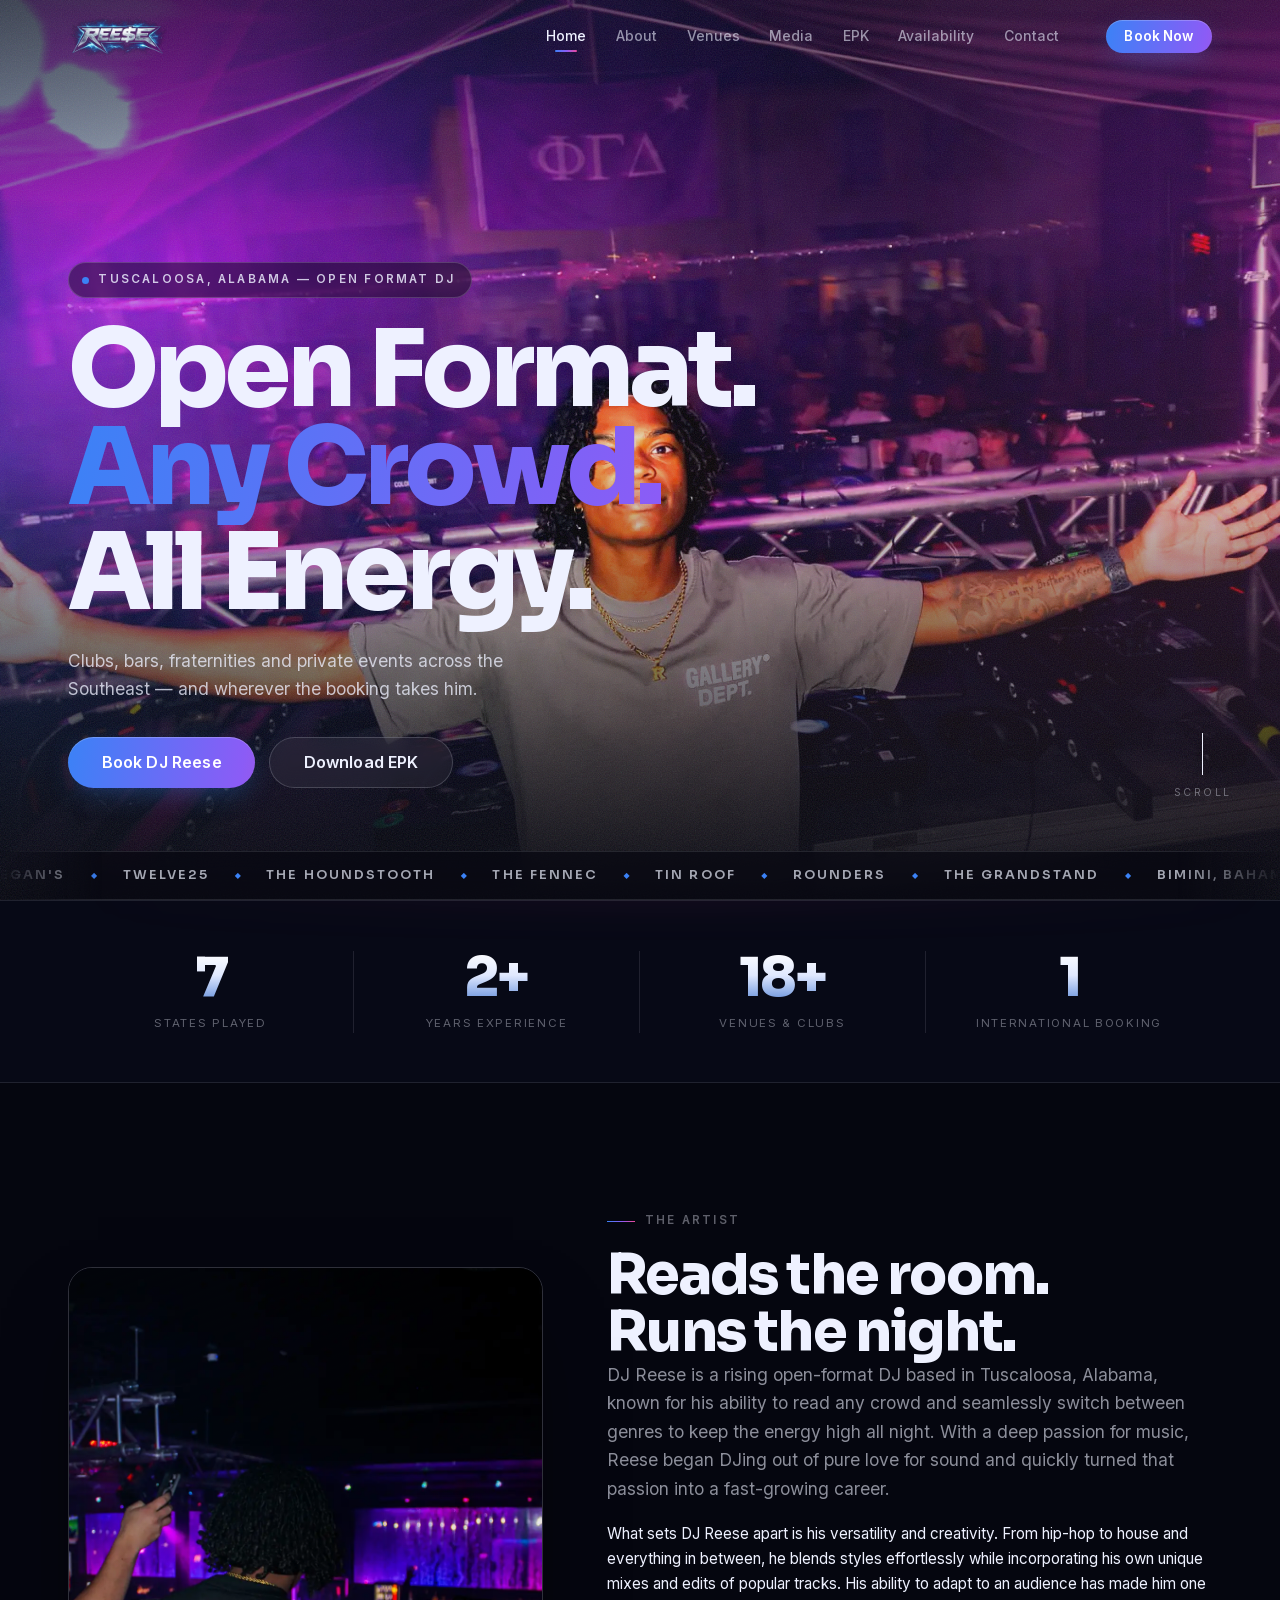
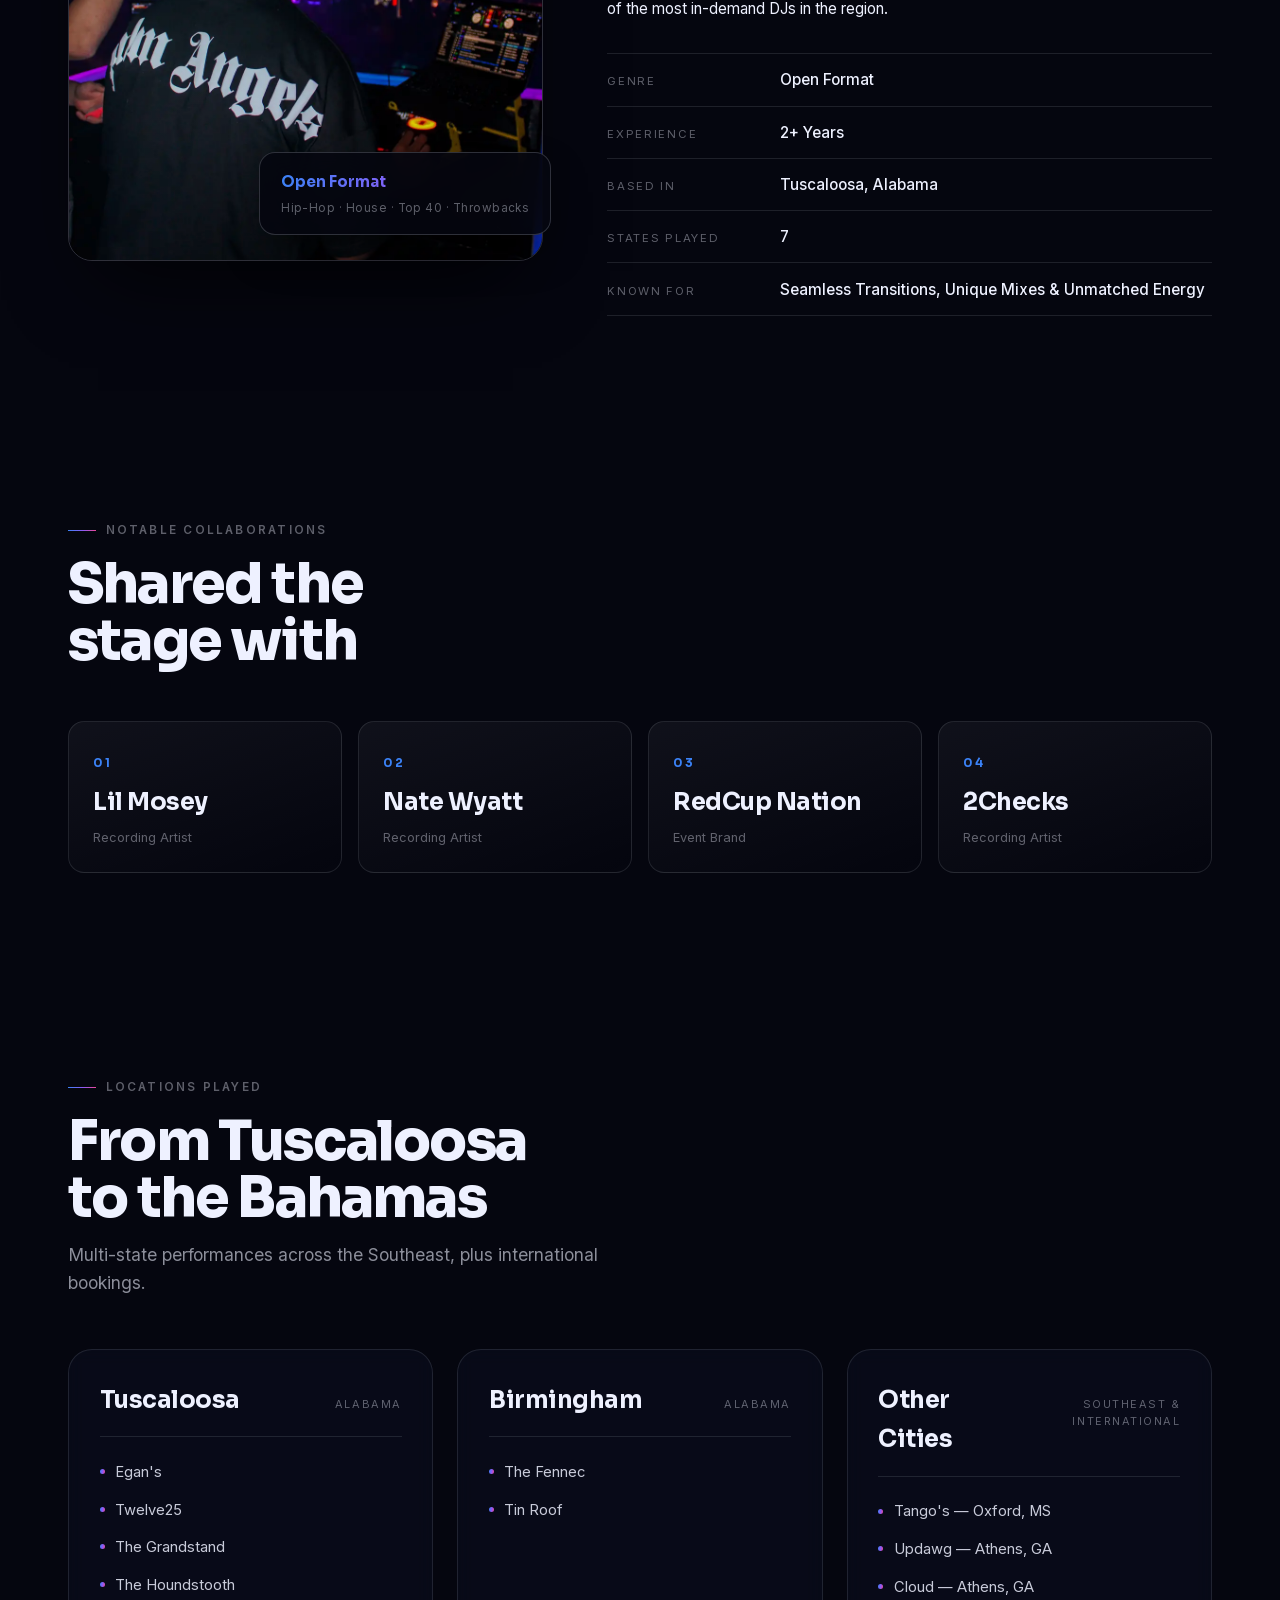
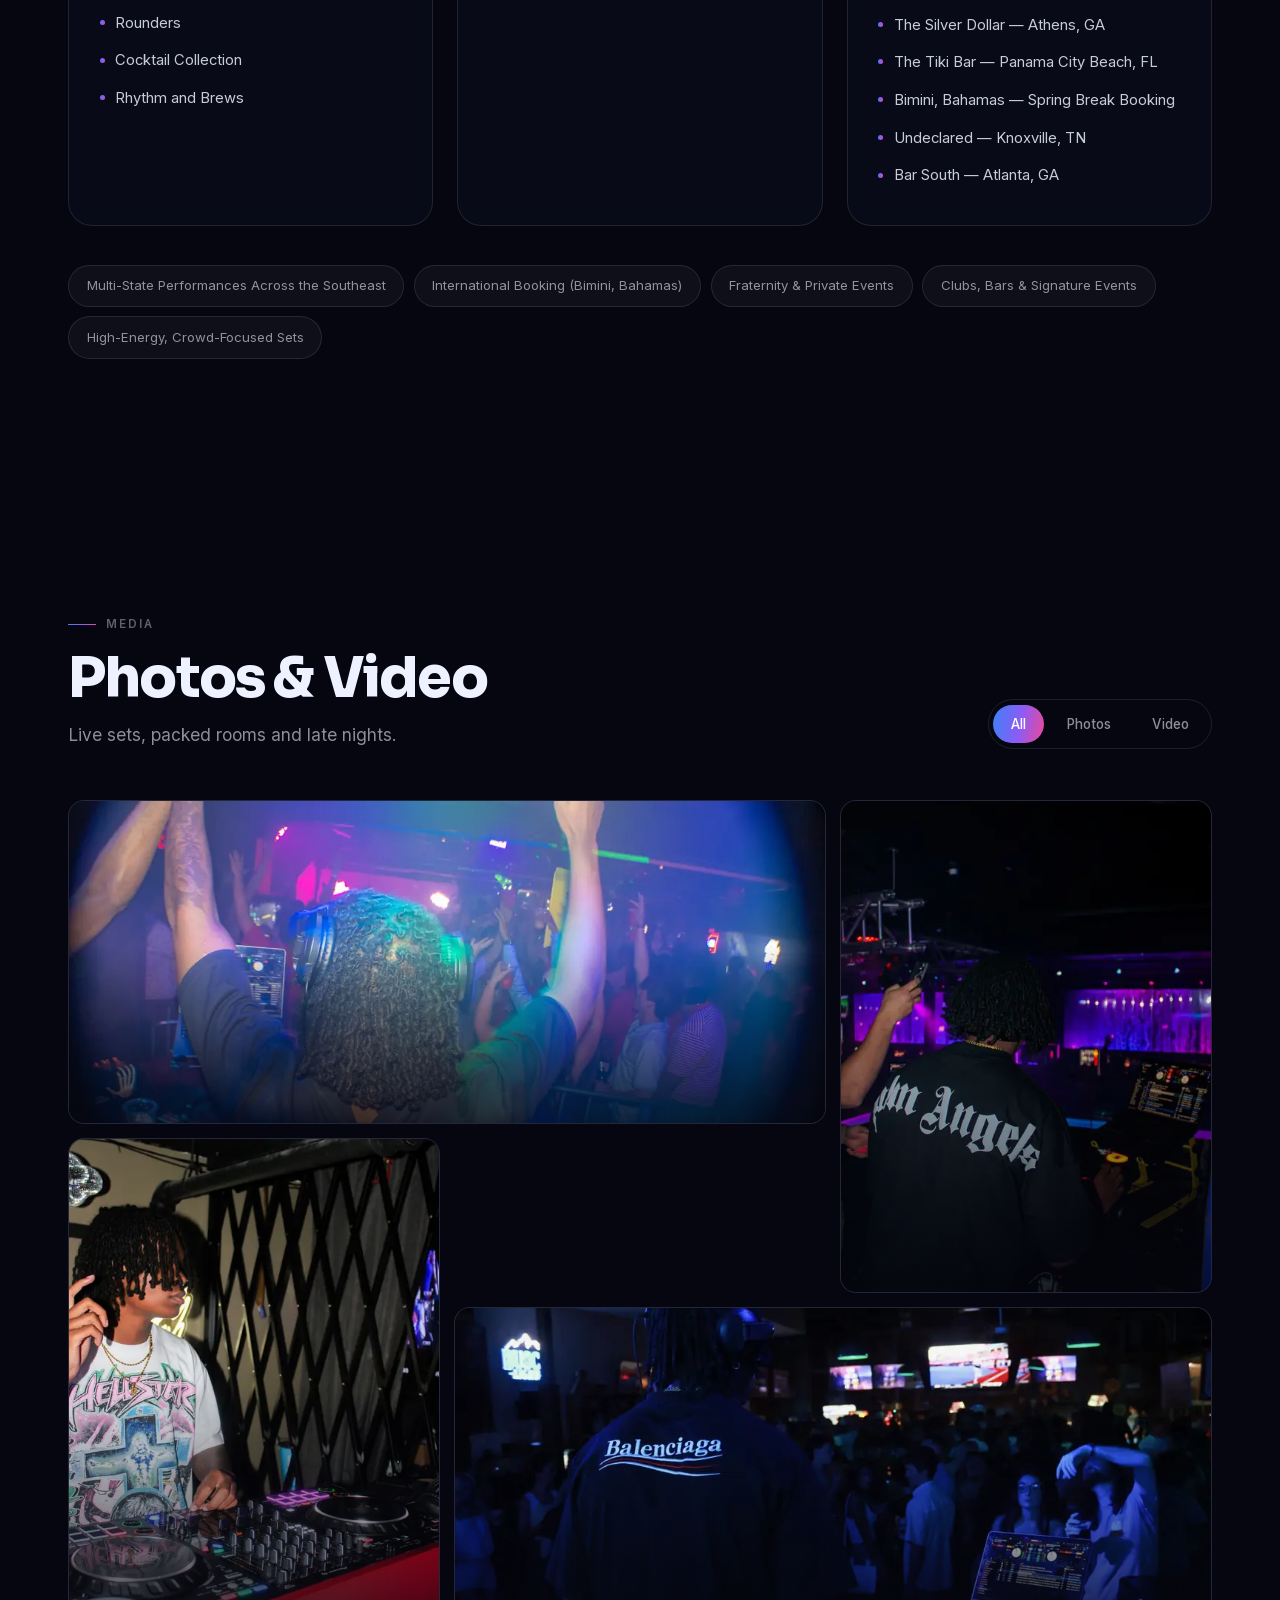
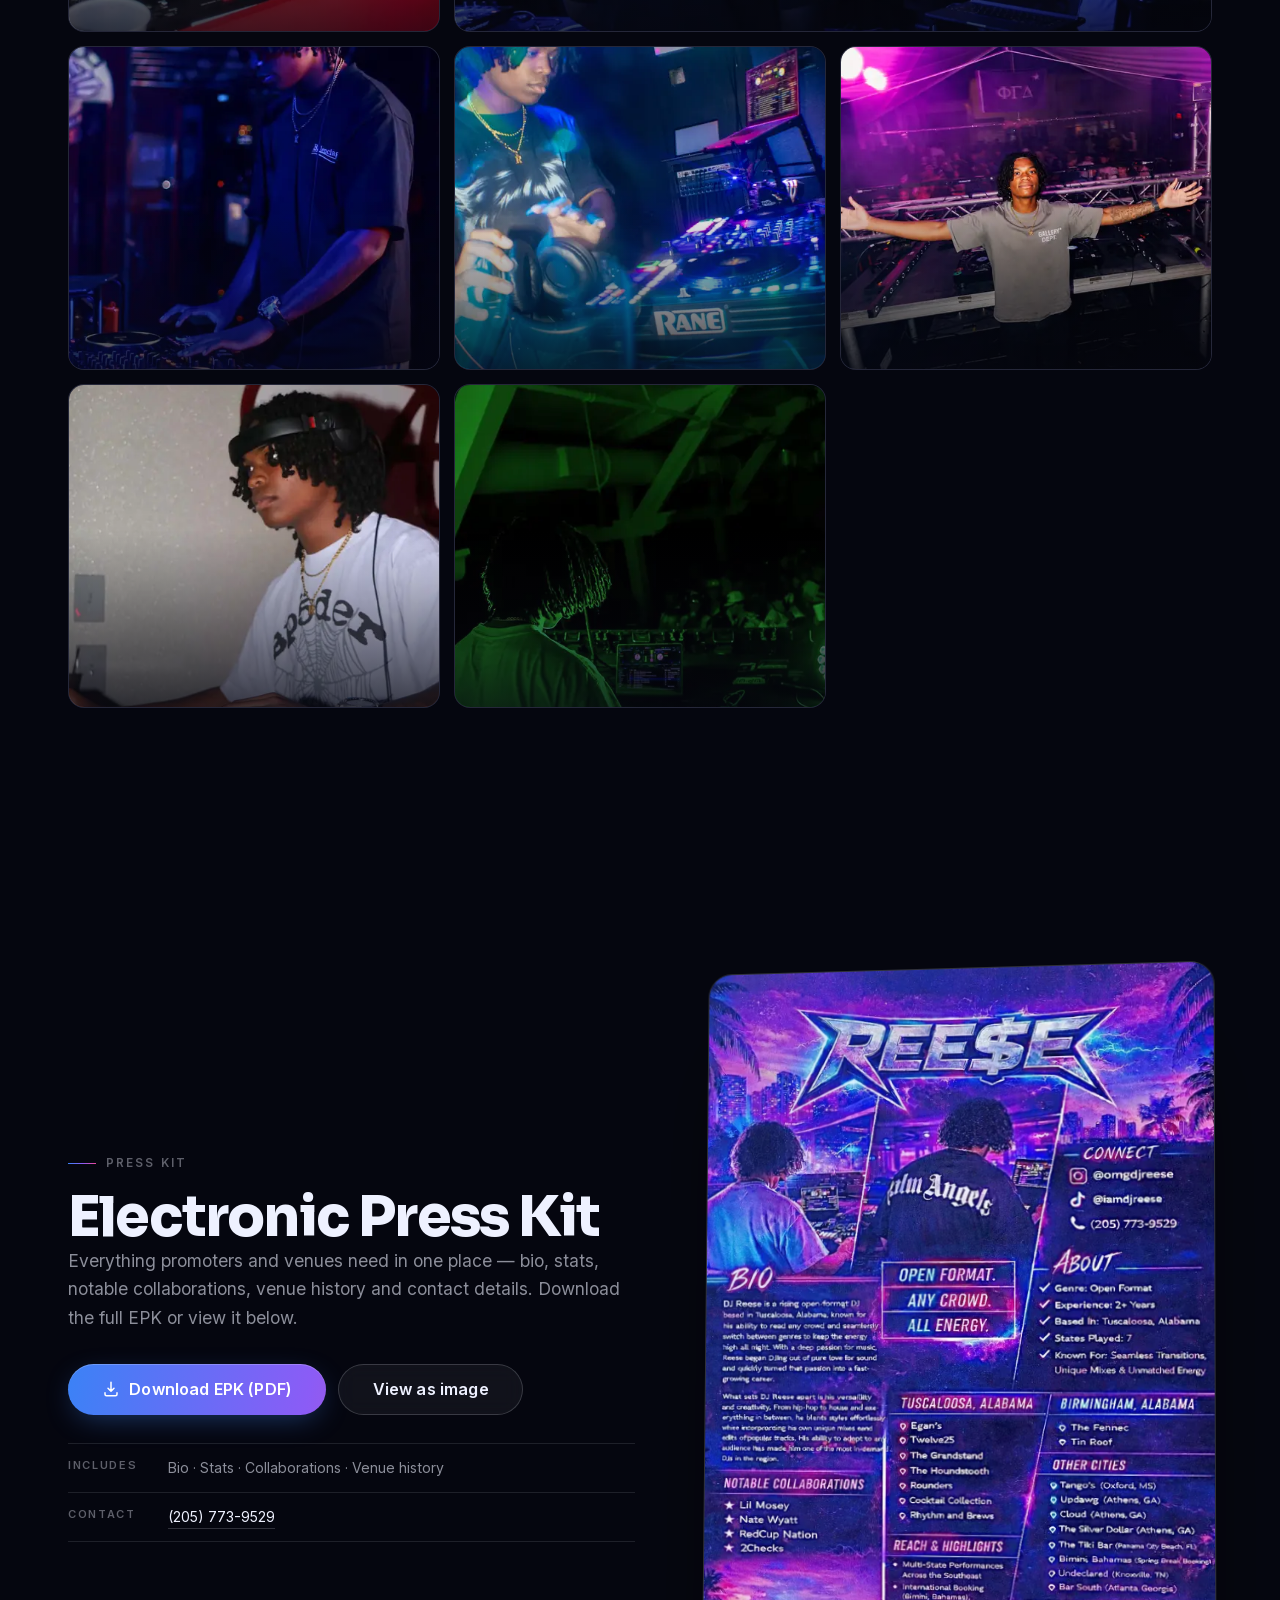
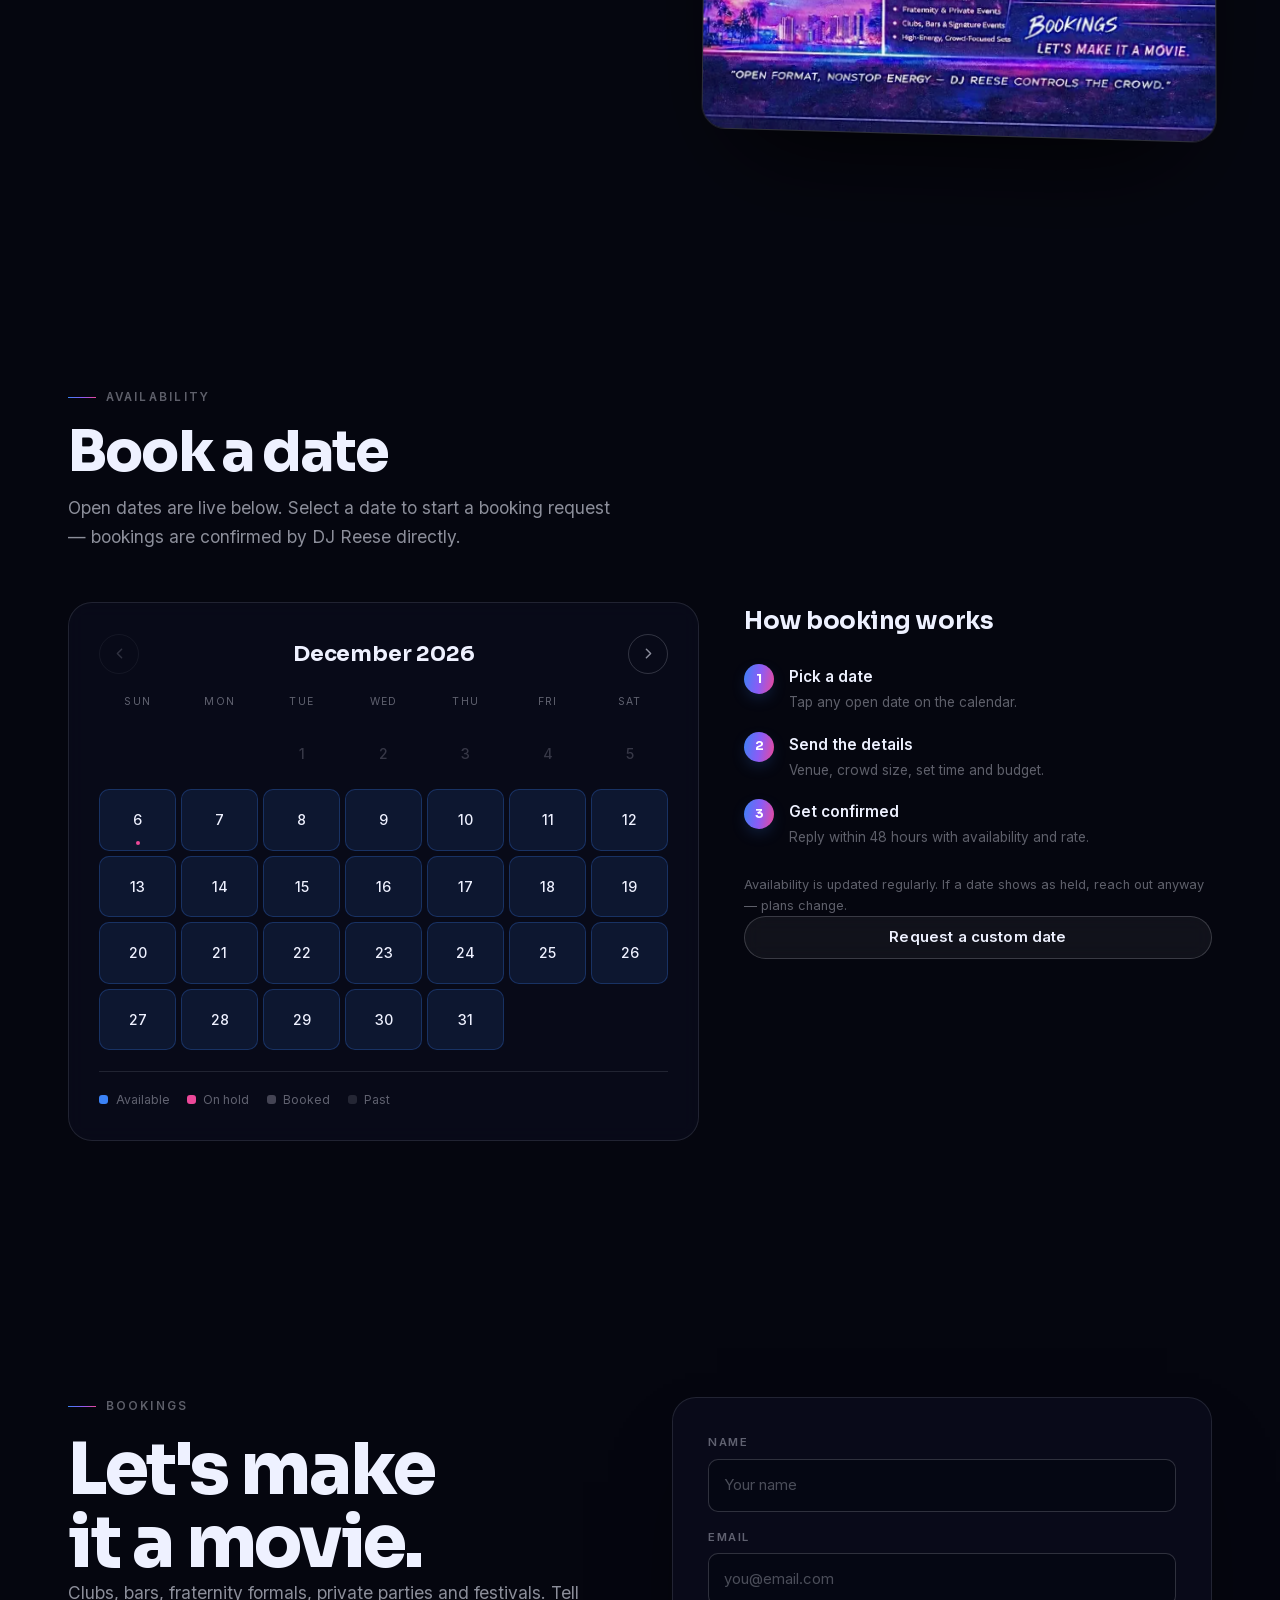
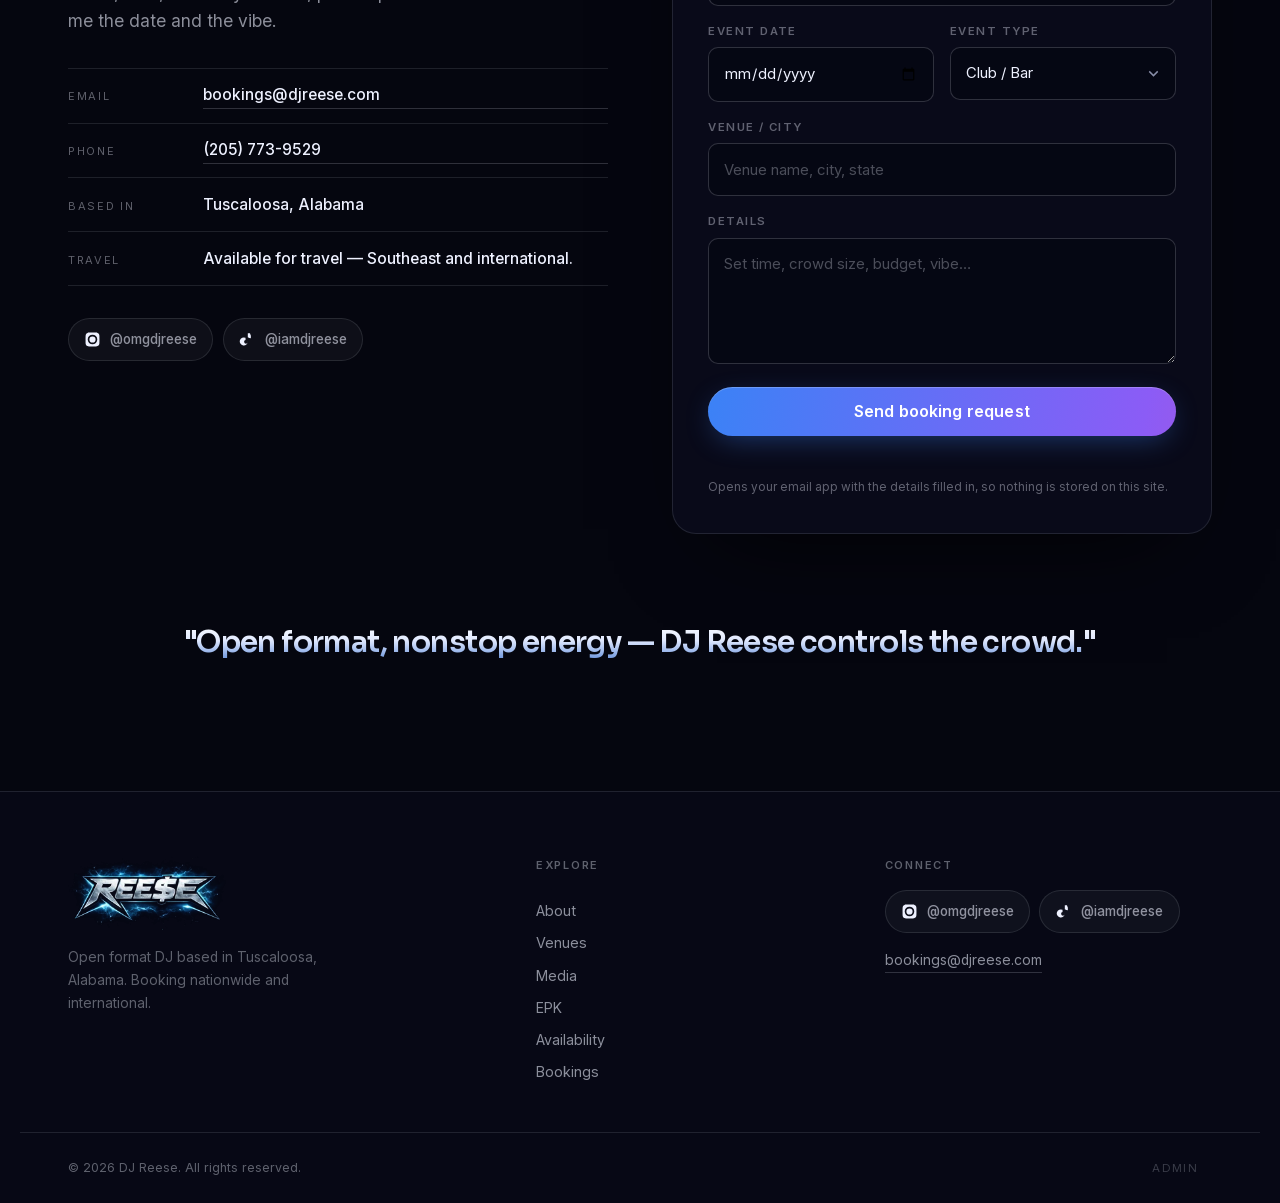
==== index.html @ 0a3e5438 "DJ Reese official site Static, dependency-free site with a client-side dashboard for editing content" ====
<!DOCTYPE html>
<html lang="en">
<head>
<meta charset="utf-8">
<meta name="viewport" content="width=device-width, initial-scale=1, viewport-fit=cover">
<title>DJ Reese — Open Format DJ | Tuscaloosa, Alabama</title>
<meta name="description" content="DJ Reese is an open format DJ based in Tuscaloosa, Alabama. Clubs, bars, fraternity and private events across the Southeast and internationally. Seamless transitions, unique mixes, unmatched energy. Book now.">
<meta name="author" content="DJ Reese">
<meta name="robots" content="index, follow, max-image-preview:large">
<meta name="theme-color" content="#05060F">
<link rel="canonical" href="https://djreese.com/">

<!-- Open Graph -->
<meta property="og:type" content="profile">
<meta property="og:site_name" content="DJ Reese">
<meta property="og:title" content="DJ Reese — Open Format DJ | Tuscaloosa, Alabama">
<meta property="og:description" content="Open Format. Any Crowd. All Energy. Booking clubs, bars, fraternity and private events across the Southeast and internationally.">
<meta property="og:url" content="https://djreese.com/">
<meta property="og:image" content="https://djreese.com/assets/img/og-image.jpg">
<meta property="og:image:width" content="1200">
<meta property="og:image:height" content="630">
<meta property="og:image:alt" content="DJ Reese — Open Format DJ">
<meta property="og:locale" content="en_US">

<!-- Twitter -->
<meta name="twitter:card" content="summary_large_image">
<meta name="twitter:title" content="DJ Reese — Open Format DJ | Tuscaloosa, Alabama">
<meta name="twitter:description" content="Open Format. Any Crowd. All Energy. Book DJ Reese for clubs, bars, fraternity and private events.">
<meta name="twitter:image" content="https://djreese.com/assets/img/og-image.jpg">

<!-- Icons & manifest -->
<link rel="icon" href="favicon.ico" sizes="any">
<link rel="icon" type="image/png" sizes="32x32" href="assets/img/favicon-32.png">
<link rel="icon" type="image/png" sizes="16x16" href="assets/img/favicon-16.png">
<link rel="apple-touch-icon" href="assets/img/favicon-180.png">
<link rel="manifest" href="site.webmanifest">

<!-- Fonts (self-hosted — no third-party requests) -->
<link rel="preload" as="font" type="font/woff2" href="assets/fonts/sora-var-latin.woff2" crossorigin>
<link rel="preload" as="font" type="font/woff2" href="assets/fonts/inter-var-latin.woff2" crossorigin>

<!-- Hero preload (LCP) -->
<link rel="preload" as="image" href="assets/img/hero/hero-1400.webp" type="image/webp"
      imagesrcset="assets/img/hero/hero-900.webp 900w, assets/img/hero/hero-1400.webp 1400w, assets/img/hero/hero-2000.webp 2000w"
      imagesizes="100vw" fetchpriority="high">

<link rel="stylesheet" href="assets/css/styles.css">

<script type="application/ld+json">
{
  "@context": "https://schema.org",
  "@graph": [
    {
      "@type": ["Person", "MusicGroup"],
      "@id": "https://djreese.com/#djreese",
      "name": "DJ Reese",
      "alternateName": "REE$E",
      "jobTitle": "Open Format DJ",
      "description": "Open format DJ based in Tuscaloosa, Alabama, known for reading any crowd and switching seamlessly between genres.",
      "url": "https://djreese.com/",
      "image": "https://djreese.com/assets/img/og-image.jpg",
      "genre": ["Open Format", "Hip Hop", "House", "EDM", "Top 40"],
      "telephone": "+1-205-773-9529",
      "email": "bookings@djreese.com",
      "address": {
        "@type": "PostalAddress",
        "addressLocality": "Tuscaloosa",
        "addressRegion": "AL",
        "addressCountry": "US"
      },
      "areaServed": ["Alabama", "Georgia", "Tennessee", "Mississippi", "Florida", "Bahamas"],
      "sameAs": [
        "https://instagram.com/omgdjreese",
        "https://tiktok.com/@iamdjreese"
      ]
    },
    {
      "@type": "WebSite",
      "@id": "https://djreese.com/#website",
      "url": "https://djreese.com/",
      "name": "DJ Reese",
      "publisher": { "@id": "https://djreese.com/#djreese" },
      "inLanguage": "en-US"
    },
    {
      "@type": "Service",
      "name": "DJ Booking",
      "serviceType": "Open Format DJ for clubs, bars, fraternity and private events",
      "provider": { "@id": "https://djreese.com/#djreese" },
      "areaServed": { "@type": "Country", "name": "United States" }
    }
  ]
}
</script>
</head>

<body data-theme-root>
<a class="skip-link" href="#main">Skip to content</a>

<!-- ══════════════════ NAV ══════════════════ -->
<header class="nav" id="nav">
  <div class="nav__inner">
    <a class="nav__brand" href="#home" aria-label="DJ Reese — home">
      <picture>
        <source type="image/webp" srcset="assets/img/logo-240.webp 240w, assets/img/logo-480.webp 480w" sizes="(max-width:640px) 108px, 138px">
        <img src="assets/img/logo-240.png" alt="DJ Reese logo" width="661" height="308" decoding="async" fetchpriority="high">
      </picture>
    </a>

    <nav class="nav__links" aria-label="Primary">
      <a href="#home" class="nav__link is-active">Home</a>
      <a href="#about" class="nav__link">About</a>
      <a href="#venues" class="nav__link">Venues</a>
      <a href="#media" class="nav__link">Media</a>
      <a href="#epk" class="nav__link">EPK</a>
      <a href="#availability" class="nav__link">Availability</a>
      <a href="#contact" class="nav__link">Contact</a>
    </nav>

    <div class="nav__actions">
      <a href="#contact" class="btn btn--primary btn--sm nav__cta">Book Now</a>
      <button class="nav__burger" id="burger" aria-label="Open menu" aria-expanded="false" aria-controls="mobileMenu">
        <span></span><span></span><span></span>
      </button>
    </div>
  </div>
  <div class="nav__progress" id="navProgress" aria-hidden="true"></div>
</header>

<!-- Mobile menu -->
<div class="mobile-menu" id="mobileMenu" hidden>
  <nav class="mobile-menu__links" aria-label="Mobile">
    <a href="#home">Home</a>
    <a href="#about">About</a>
    <a href="#venues">Venues</a>
    <a href="#media">Media</a>
    <a href="#epk">EPK</a>
    <a href="#availability">Availability</a>
    <a href="#contact">Contact</a>
  </nav>
  <a href="#contact" class="btn btn--primary mobile-menu__cta">Book DJ Reese</a>
  <div class="mobile-menu__social" data-social-list="menu"></div>
</div>

<main id="main">

<!-- ══════════════════ HERO ══════════════════ -->
<section class="hero" id="home">
  <div class="hero__media">
    <picture>
      <source type="image/webp"
              srcset="assets/img/hero/hero-900.webp 900w, assets/img/hero/hero-1400.webp 1400w, assets/img/hero/hero-2000.webp 2000w"
              sizes="100vw">
      <img src="assets/img/hero/hero-1400.jpg"
           srcset="assets/img/hero/hero-900.jpg 900w, assets/img/hero/hero-1400.jpg 1400w, assets/img/hero/hero-2000.jpg 2000w"
           sizes="100vw"
           alt="DJ Reese performing to a packed crowd in Tuscaloosa, Alabama"
           fetchpriority="high" decoding="async"
           id="heroImage">
    </picture>
    <div class="hero__grade" aria-hidden="true"></div>
    <div class="hero__vignette" aria-hidden="true"></div>
    <div class="hero__grain" aria-hidden="true"></div>
  </div>

  <div class="hero__content container">
    <p class="hero__eyebrow">
      <span class="pulse-dot" aria-hidden="true"></span><span data-edit="hero.eyebrow">Tuscaloosa, Alabama — Open Format DJ</span>
    </p>
    <h1 class="hero__title">
      <span class="hero__line" data-edit="hero.titleLine1">Open Format.</span>
      <span class="hero__line hero__line--grad" data-edit="hero.titleLine2">Any Crowd.</span>
      <span class="hero__line" data-edit="hero.titleLine3">All Energy.</span>
    </h1>
    <p class="hero__sub" data-edit="hero.subtitle">Clubs, bars, fraternities and private events across the Southeast — and wherever the booking takes him.</p>
    <div class="hero__cta">
      <a href="#contact" class="btn btn--primary btn--lg" data-edit="hero.ctaPrimary">Book DJ Reese</a>
      <a href="#epk" class="btn btn--ghost btn--lg" data-edit="hero.ctaSecondary">Download EPK</a>
    </div>
  </div>

  <a class="hero__scroll" href="#about" aria-label="Scroll to about section">
    <span class="hero__scroll-line" aria-hidden="true"></span>
    <span class="hero__scroll-text">Scroll</span>
  </a>

  <div class="ticker" aria-hidden="true">
    <div class="ticker__track" id="tickerTrack">
      <span>Egan's</span><i>◆</i><span>Twelve25</span><i>◆</i><span>The Houndstooth</span><i>◆</i><span>The Fennec</span><i>◆</i><span>Tin Roof</span><i>◆</i><span>Rounders</span><i>◆</i><span>The Grandstand</span><i>◆</i><span>Bimini, Bahamas</span><i>◆</i><span>Bar South</span><i>◆</i><span>Tango's</span><i>◆</i><span>The Silver Dollar</span><i>◆</i><span>Rhythm and Brews</span><i>◆</i>
    </div>
  </div>
</section>

<!-- ══════════════════ STATS ══════════════════ -->
<section class="stats" aria-label="By the numbers">
  <div class="container stats__grid" id="statsGrid">
    <div class="stat"><span class="stat__value" data-count="7">7</span><span class="stat__label">States Played</span></div>
    <div class="stat"><span class="stat__value" data-count="2" data-suffix="+">2+</span><span class="stat__label">Years Experience</span></div>
    <div class="stat"><span class="stat__value" data-count="18" data-suffix="+">18+</span><span class="stat__label">Venues &amp; Clubs</span></div>
    <div class="stat"><span class="stat__value" data-count="1">1</span><span class="stat__label">International Booking</span></div>
  </div>
</section>

<!-- ══════════════════ ABOUT ══════════════════ -->
<section class="section about" id="about">
  <div class="container about__grid">
    <div class="about__media reveal">
      <div class="about__frame">
        <picture>
          <source type="image/webp" srcset="assets/img/gallery/reese-club-purple-500.webp 500w, assets/img/gallery/reese-club-purple-1000.webp 1000w" sizes="(max-width: 900px) 90vw, 44vw">
          <img src="assets/img/gallery/reese-club-purple-1000.jpg" alt="DJ Reese behind the decks under purple club lighting" loading="lazy" decoding="async" width="1000" height="1500">
        </picture>
      </div>
      <div class="about__badge">
        <strong>Open Format</strong>
        <span>Hip-Hop · House · Top 40 · Throwbacks</span>
      </div>
    </div>

    <div class="about__body reveal">
      <p class="eyebrow" data-edit="about.eyebrow">The Artist</p>
      <h2 class="h2" data-edit="about.heading">Reads the room. Runs the night.</h2>
      <p class="lede" data-edit="about.bio1">DJ Reese is a rising open-format DJ based in Tuscaloosa, Alabama, known for his ability to read any crowd and seamlessly switch between genres to keep the energy high all night. With a deep passion for music, Reese began DJing out of pure love for sound and quickly turned that passion into a fast-growing career.</p>
      <p data-edit="about.bio2">What sets DJ Reese apart is his versatility and creativity. From hip-hop to house and everything in between, he blends styles effortlessly while incorporating his own unique mixes and edits of popular tracks. His ability to adapt to an audience has made him one of the most in-demand DJs in the region.</p>

      <dl class="facts" id="factsList">
        <div class="fact"><dt>Genre</dt><dd>Open Format</dd></div>
        <div class="fact"><dt>Experience</dt><dd>2+ Years</dd></div>
        <div class="fact"><dt>Based In</dt><dd>Tuscaloosa, Alabama</dd></div>
        <div class="fact"><dt>States Played</dt><dd>7</dd></div>
        <div class="fact"><dt>Known For</dt><dd>Seamless Transitions, Unique Mixes &amp; Unmatched Energy</dd></div>
      </dl>
    </div>
  </div>
</section>

<!-- ══════════════════ COLLABORATIONS ══════════════════ -->
<section class="section section--tight collabs" id="collaborations">
  <div class="container">
    <header class="section__head reveal">
      <p class="eyebrow" data-edit="collaborations.eyebrow">Notable Collaborations</p>
      <h2 class="h2" data-edit="collaborations.heading">Shared the stage with</h2>
    </header>
    <ul class="collab-grid reveal" id="collabGrid">
      <li class="collab"><span class="collab__idx">01</span><h3 class="collab__name">Lil Mosey</h3><p class="collab__role">Recording Artist</p></li>
      <li class="collab"><span class="collab__idx">02</span><h3 class="collab__name">Nate Wyatt</h3><p class="collab__role">Recording Artist</p></li>
      <li class="collab"><span class="collab__idx">03</span><h3 class="collab__name">RedCup Nation</h3><p class="collab__role">Event Brand</p></li>
      <li class="collab"><span class="collab__idx">04</span><h3 class="collab__name">2Checks</h3><p class="collab__role">Recording Artist</p></li>
    </ul>
  </div>
</section>

<!-- ══════════════════ VENUES ══════════════════ -->
<section class="section venues" id="venues">
  <div class="container">
    <header class="section__head reveal">
      <p class="eyebrow" data-edit="venues.eyebrow">Locations Played</p>
      <h2 class="h2" data-edit="venues.heading">From Tuscaloosa to the Bahamas</h2>
      <p class="section__sub" data-edit="venues.subheading">Multi-state performances across the Southeast, plus international bookings.</p>
    </header>

    <div class="venue-grid reveal" id="venueGrid">
      <article class="venue-card">
        <header class="venue-card__head"><h3>Tuscaloosa</h3><span>Alabama</span></header>
        <ul class="venue-list">
          <li>Egan's</li><li>Twelve25</li><li>The Grandstand</li><li>The Houndstooth</li><li>Rounders</li><li>Cocktail Collection</li><li>Rhythm and Brews</li>
        </ul>
      </article>
      <article class="venue-card">
        <header class="venue-card__head"><h3>Birmingham</h3><span>Alabama</span></header>
        <ul class="venue-list"><li>The Fennec</li><li>Tin Roof</li></ul>
      </article>
      <article class="venue-card">
        <header class="venue-card__head"><h3>Other Cities</h3><span>Southeast &amp; International</span></header>
        <ul class="venue-list">
          <li>Tango's — Oxford, MS</li><li>Updawg — Athens, GA</li><li>Cloud — Athens, GA</li><li>The Silver Dollar — Athens, GA</li><li>The Tiki Bar — Panama City Beach, FL</li><li>Bimini, Bahamas — Spring Break Booking</li><li>Undeclared — Knoxville, TN</li><li>Bar South — Atlanta, GA</li>
        </ul>
      </article>
    </div>

    <ul class="highlights reveal" id="highlightList">
      <li>Multi-State Performances Across the Southeast</li>
      <li>International Booking (Bimini, Bahamas)</li>
      <li>Fraternity &amp; Private Events</li>
      <li>Clubs, Bars &amp; Signature Events</li>
      <li>High-Energy, Crowd-Focused Sets</li>
    </ul>
  </div>
</section>

<!-- ══════════════════ MEDIA / GALLERY ══════════════════ -->
<section class="section media" id="media">
  <div class="container">
    <header class="section__head section__head--row reveal">
      <div>
        <p class="eyebrow" data-edit="gallery.eyebrow">Media</p>
        <h2 class="h2" data-edit="gallery.heading">Photos &amp; Video</h2>
        <p class="section__sub" data-edit="gallery.subheading">Live sets, packed rooms and late nights.</p>
      </div>
      <div class="filters" role="tablist" aria-label="Filter media">
        <button class="filter is-active" data-filter="all" role="tab" aria-selected="true">All</button>
        <button class="filter" data-filter="image" role="tab" aria-selected="false">Photos</button>
        <button class="filter" data-filter="video" role="tab" aria-selected="false">Video</button>
      </div>
    </header>

    <div class="gallery" id="gallery">
      <figure class="tile tile--wide" data-type="image" data-index="0">
        <picture><source type="image/webp" srcset="assets/img/gallery/reese-crowd-fisheye-500.webp 500w, assets/img/gallery/reese-crowd-fisheye-1000.webp 1000w" sizes="(max-width:700px) 92vw, 58vw"><img src="assets/img/gallery/reese-crowd-fisheye-1000.jpg" alt="Crowd with hands up during a DJ Reese open format set" loading="lazy" decoding="async"></picture>
        <figcaption>Hands up — peak hour</figcaption>
      </figure>
      <figure class="tile tile--tall" data-type="image" data-index="1">
        <picture><source type="image/webp" srcset="assets/img/gallery/reese-club-purple-500.webp 500w, assets/img/gallery/reese-club-purple-1000.webp 1000w" sizes="(max-width:700px) 92vw, 36vw"><img src="assets/img/gallery/reese-club-purple-1000.jpg" alt="DJ Reese behind the decks under purple club lighting" loading="lazy" decoding="async"></picture>
        <figcaption>Club night</figcaption>
      </figure>
      <figure class="tile tile--tall" data-type="image" data-index="2">
        <picture><source type="image/webp" srcset="assets/img/gallery/reese-decks-hellstar-500.webp 500w, assets/img/gallery/reese-decks-hellstar-1000.webp 1000w" sizes="(max-width:700px) 92vw, 36vw"><img src="assets/img/gallery/reese-decks-hellstar-1000.jpg" alt="DJ Reese mixing on Pioneer CDJs during a live set" loading="lazy" decoding="async"></picture>
        <figcaption>On the decks</figcaption>
      </figure>
      <figure class="tile tile--wide" data-type="image" data-index="3">
        <picture><source type="image/webp" srcset="assets/img/gallery/reese-packed-house-500.webp 500w, assets/img/gallery/reese-packed-house-1000.webp 1000w" sizes="(max-width:700px) 92vw, 58vw"><img src="assets/img/gallery/reese-packed-house-1000.jpg" alt="DJ Reese playing to a packed bar crowd" loading="lazy" decoding="async"></picture>
        <figcaption>Packed house</figcaption>
      </figure>
      <figure class="tile" data-type="image" data-index="4">
        <picture><source type="image/webp" srcset="assets/img/gallery/reese-blue-mix-500.webp 500w, assets/img/gallery/reese-blue-mix-1000.webp 1000w" sizes="(max-width:700px) 92vw, 30vw"><img src="assets/img/gallery/reese-blue-mix-1000.jpg" alt="DJ Reese blending tracks under blue stage lights" loading="lazy" decoding="async"></picture>
        <figcaption>Blue hour</figcaption>
      </figure>
      <figure class="tile" data-type="image" data-index="5">
        <picture><source type="image/webp" srcset="assets/img/gallery/reese-rane-turntables-500.webp 500w, assets/img/gallery/reese-rane-turntables-1000.webp 1000w" sizes="(max-width:700px) 92vw, 30vw"><img src="assets/img/gallery/reese-rane-turntables-1000.jpg" alt="DJ Reese on Rane turntables at a club night" loading="lazy" decoding="async"></picture>
        <figcaption>Turntables</figcaption>
      </figure>
      <figure class="tile" data-type="image" data-index="6">
        <picture><source type="image/webp" srcset="assets/img/gallery/reese-live-crowd-500.webp 500w, assets/img/gallery/reese-live-crowd-1000.webp 1000w" sizes="(max-width:700px) 92vw, 30vw"><img src="assets/img/gallery/reese-live-crowd-1000.jpg" alt="DJ Reese working a packed tent party in Tuscaloosa, Alabama" loading="lazy" decoding="async"></picture>
        <figcaption>Tent party</figcaption>
      </figure>
      <figure class="tile" data-type="image" data-index="7">
        <picture><source type="image/webp" srcset="assets/img/gallery/reese-booth-portrait-500.webp 500w, assets/img/gallery/reese-booth-portrait-1000.webp 1000w" sizes="(max-width:700px) 92vw, 30vw"><img src="assets/img/gallery/reese-booth-portrait-1000.jpg" alt="DJ Reese in the booth wearing headphones" loading="lazy" decoding="async"></picture>
        <figcaption>In the booth</figcaption>
      </figure>
      <figure class="tile" data-type="image" data-index="8">
        <picture><source type="image/webp" srcset="assets/img/gallery/reese-green-lights-500.webp 500w, assets/img/gallery/reese-green-lights-1000.webp 1000w" sizes="(max-width:700px) 92vw, 30vw"><img src="assets/img/gallery/reese-green-lights-1000.jpg" alt="DJ Reese performing for a crowd under stage lighting" loading="lazy" decoding="async"></picture>
        <figcaption>Lights down</figcaption>
      </figure>
    </div>
    <p class="gallery__empty" id="galleryEmpty" hidden>No media in this category yet.</p>
  </div>
</section>

<!-- ══════════════════ EPK ══════════════════ -->
<section class="section epk" id="epk">
  <div class="container epk__grid">
    <div class="epk__body reveal">
      <p class="eyebrow" data-edit="epk.eyebrow">Press Kit</p>
      <h2 class="h2" data-edit="epk.heading">Electronic Press Kit</h2>
      <p class="lede" data-edit="epk.body">Everything promoters and venues need in one place — bio, stats, notable collaborations, venue history and contact details. Download the full EPK or view it below.</p>
      <div class="epk__actions">
        <a href="assets/epk/DJ-Reese-EPK.pdf" class="btn btn--primary btn--lg" download id="epkDownload">
          <svg viewBox="0 0 24 24" fill="none" aria-hidden="true"><path d="M12 3v12m0 0l-4-4m4 4l4-4M4 17v2a2 2 0 002 2h12a2 2 0 002-2v-2" stroke="currentColor" stroke-width="2" stroke-linecap="round" stroke-linejoin="round"/></svg>
          <span data-edit="epk.buttonLabel">Download EPK (PDF)</span>
        </a>
        <a href="assets/epk/DJ-Reese-EPK.jpg" class="btn btn--ghost btn--lg" target="_blank" rel="noopener" id="epkImage">View as image</a>
      </div>
      <ul class="epk__meta">
        <li><strong>Includes</strong> Bio · Stats · Collaborations · Venue history</li>
        <li><strong>Contact</strong> <a href="tel:+12057739529" data-edit="contact.phone">(205) 773-9529</a></li>
      </ul>
    </div>

    <div class="epk__preview reveal">
      <a href="assets/epk/DJ-Reese-EPK.jpg" target="_blank" rel="noopener" class="epk__card" aria-label="Open full size press kit">
        <picture>
          <source type="image/webp" srcset="assets/img/epk/epk-preview-600.webp 600w, assets/img/epk/epk-preview-full.webp 1024w" sizes="(max-width:900px) 80vw, 38vw">
          <img src="assets/img/epk/epk-preview-full.jpg" alt="DJ Reese electronic press kit" loading="lazy" decoding="async" width="1024" height="1536">
        </picture>
        <span class="epk__card-glow" aria-hidden="true"></span>
      </a>
    </div>
  </div>
</section>

<!-- ══════════════════ AVAILABILITY ══════════════════ -->
<section class="section availability" id="availability">
  <div class="container">
    <header class="section__head reveal">
      <p class="eyebrow" data-edit="availability.eyebrow">Availability</p>
      <h2 class="h2" data-edit="availability.heading">Book a date</h2>
      <p class="section__sub" data-edit="availability.subheading">Open dates are live below. Select a date to start a booking request — bookings are confirmed by DJ Reese directly.</p>
    </header>

    <div class="avail__grid">
    <div class="cal reveal" id="calendar">
      <div class="cal__bar">
        <button class="cal__nav" id="calPrev" aria-label="Previous month">
          <svg viewBox="0 0 24 24" aria-hidden="true"><path d="M15 18l-6-6 6-6" stroke="currentColor" stroke-width="2" fill="none" stroke-linecap="round" stroke-linejoin="round"/></svg>
        </button>
        <h3 class="cal__month" id="calMonth" aria-live="polite">Loading…</h3>
        <button class="cal__nav" id="calNext" aria-label="Next month">
          <svg viewBox="0 0 24 24" aria-hidden="true"><path d="M9 18l6-6-6-6" stroke="currentColor" stroke-width="2" fill="none" stroke-linecap="round" stroke-linejoin="round"/></svg>
        </button>
      </div>
      <div class="cal__dow" aria-hidden="true">
        <span>Sun</span><span>Mon</span><span>Tue</span><span>Wed</span><span>Thu</span><span>Fri</span><span>Sat</span>
      </div>
      <div class="cal__grid" id="calGrid" role="grid" aria-label="Availability calendar"></div>
      <div class="cal__legend">
        <span><i class="dot dot--available"></i>Available</span>
        <span><i class="dot dot--held"></i>On hold</span>
        <span><i class="dot dot--booked"></i>Booked</span>
        <span><i class="dot dot--past"></i>Past</span>
      </div>
    </div>

    <aside class="avail__side reveal">
      <h3>How booking works</h3>
      <ol class="steps">
        <li><span>1</span><div><strong>Pick a date</strong><p>Tap any open date on the calendar.</p></div></li>
        <li><span>2</span><div><strong>Send the details</strong><p>Venue, crowd size, set time and budget.</p></div></li>
        <li><span>3</span><div><strong>Get confirmed</strong><p>Reply within 48 hours with availability and rate.</p></div></li>
      </ol>
      <p class="cal__note" data-edit="availability.note">Availability is updated regularly. If a date shows as held, reach out anyway — plans change.</p>
      <a href="#contact" class="btn btn--ghost btn--block">Request a custom date</a>
    </aside>
    </div>
  </div>
</section>

<!-- ══════════════════ CONTACT ══════════════════ -->
<section class="section contact" id="contact">
  <div class="container contact__grid">
    <div class="contact__intro reveal">
      <p class="eyebrow" data-edit="contact.eyebrow">Bookings</p>
      <h2 class="h2 h2--xl" data-edit="contact.heading">Let's make it a movie.</h2>
      <p class="lede" data-edit="contact.subheading">Clubs, bars, fraternity formals, private parties and festivals. Tell me the date and the vibe.</p>

      <ul class="contact__list">
        <li>
          <span class="contact__k">Email</span>
          <a class="contact__v" href="mailto:bookings@djreese.com" id="contactEmail" data-edit="contact.email">bookings@djreese.com</a>
        </li>
        <li>
          <span class="contact__k">Phone</span>
          <a class="contact__v" href="tel:+12057739529" id="contactPhone" data-edit="contact.phone">(205) 773-9529</a>
        </li>
        <li>
          <span class="contact__k">Based in</span>
          <span class="contact__v" data-edit="contact.location">Tuscaloosa, Alabama</span>
        </li>
        <li>
          <span class="contact__k">Travel</span>
          <span class="contact__v" data-edit="contact.travelNote">Available for travel — Southeast and international.</span>
        </li>
      </ul>

      <div class="socials" data-social-list="contact"></div>
    </div>

    <form class="booking" id="bookingForm" novalidate>
      <div class="field">
        <label for="bName">Name</label>
        <input id="bName" name="name" type="text" required autocomplete="name" placeholder="Your name">
      </div>
      <div class="field">
        <label for="bEmail">Email</label>
        <input id="bEmail" name="email" type="email" required autocomplete="email" placeholder="you@email.com">
      </div>
      <div class="field field--split">
        <div>
          <label for="bDate">Event date</label>
          <input id="bDate" name="date" type="date">
        </div>
        <div>
          <label for="bType">Event type</label>
          <select id="bType" name="eventType">
            <option>Club / Bar</option>
            <option>Fraternity / Sorority</option>
            <option>Private Party</option>
            <option>Wedding</option>
            <option>Festival</option>
            <option>Other</option>
          </select>
        </div>
      </div>
      <div class="field">
        <label for="bVenue">Venue / City</label>
        <input id="bVenue" name="venue" type="text" placeholder="Venue name, city, state">
      </div>
      <div class="field">
        <label for="bMsg">Details</label>
        <textarea id="bMsg" name="message" rows="4" placeholder="Set time, crowd size, budget, vibe…"></textarea>
      </div>
      <button type="submit" class="btn btn--primary btn--lg btn--block">Send booking request</button>
      <p class="booking__status" id="bookingStatus" role="status" aria-live="polite"></p>
      <p class="booking__fineprint">Opens your email app with the details filled in, so nothing is stored on this site.</p>
    </form>
  </div>

  <p class="pullquote container reveal" data-edit="contact.quote">"Open format, nonstop energy — DJ Reese controls the crowd."</p>
</section>

</main>

<!-- ══════════════════ FOOTER ══════════════════ -->
<footer class="footer">
  <div class="container footer__grid">
    <div class="footer__brand">
      <picture>
        <source type="image/webp" srcset="assets/img/logo-240.webp">
        <img src="assets/img/logo-240.png" alt="DJ Reese" width="661" height="308" loading="lazy" decoding="async">
      </picture>
      <p data-edit="footer.blurb">Open format DJ based in Tuscaloosa, Alabama. Booking nationwide and international.</p>
    </div>

    <nav class="footer__nav" aria-label="Footer">
      <h4>Explore</h4>
      <a href="#about">About</a><a href="#venues">Venues</a><a href="#media">Media</a>
      <a href="#epk">EPK</a><a href="#availability">Availability</a><a href="#contact">Bookings</a>
    </nav>

    <div class="footer__connect">
      <h4>Connect</h4>
      <div class="socials socials--footer" data-social-list="footer"></div>
      <a class="footer__mail" href="mailto:bookings@djreese.com" data-edit="contact.email" id="footerEmail">bookings@djreese.com</a>
    </div>
  </div>

  <div class="container footer__base">
    <p>&copy; <span id="year">2026</span> <span data-edit="footer.credit">DJ Reese</span>. All rights reserved.</p>
    <a class="admin-link" href="admin.html" title="Site administration">Admin</a>
  </div>
</footer>

<!-- Lightbox -->
<div class="lightbox" id="lightbox" hidden role="dialog" aria-modal="true" aria-label="Media viewer">
  <button class="lightbox__close" id="lbClose" aria-label="Close">&times;</button>
  <button class="lightbox__nav lightbox__nav--prev" id="lbPrev" aria-label="Previous">&#8249;</button>
  <div class="lightbox__stage" id="lbStage"></div>
  <button class="lightbox__nav lightbox__nav--next" id="lbNext" aria-label="Next">&#8250;</button>
  <p class="lightbox__caption" id="lbCaption"></p>
</div>

<script src="assets/js/content.js"></script>
<script src="assets/js/main.js"></script>
</body>
</html>
---- assets/css/styles.css ----
/* ============================================================
   DJ REESE — Luxury nightlife design system
   Every colour derives from six themeable custom properties so
   the admin dashboard can re-skin the whole site at runtime.
   ============================================================ */

/* ---------- 0. Fonts (self-hosted variable, latin subset) ---------- */
@font-face {
  font-family: 'Inter';
  font-style: normal;
  font-weight: 400 700;
  font-display: swap;
  src: url(../fonts/inter-var-latin.woff2) format('woff2');
  unicode-range: U+0000-00FF, U+0131, U+0152-0153, U+02BB-02BC, U+02C6, U+02DA, U+02DC, U+0304, U+0308, U+0329, U+2000-206F, U+20AC, U+2122, U+2191, U+2193, U+2212, U+2215, U+FEFF, U+FFFD;
}
@font-face {
  font-family: 'Sora';
  font-style: normal;
  font-weight: 600 800;
  font-display: swap;
  src: url(../fonts/sora-var-latin.woff2) format('woff2');
  unicode-range: U+0000-00FF, U+0131, U+0152-0153, U+02BB-02BC, U+02C6, U+02DA, U+02DC, U+0304, U+0308, U+0329, U+2000-206F, U+20AC, U+2122, U+2191, U+2193, U+2212, U+2215, U+FEFF, U+FFFD;
}

/* ---------- 1. Tokens ---------- */
:root {
  /* themeable (written by the dashboard) */
  --c-primary:   #3B82F6;
  --c-secondary: #8B5CF6;
  --c-accent:    #EC4899;
  --c-bg:        #05060F;
  --c-surface:   #0C0E20;
  --c-text:      #EEF1FF;

  /* derived */
  --c-muted:  color-mix(in srgb, var(--c-text) 58%, transparent);
  --c-faint:  color-mix(in srgb, var(--c-text) 38%, transparent);
  --c-line:   color-mix(in srgb, var(--c-text) 11%, transparent);
  --c-line-2: color-mix(in srgb, var(--c-text) 18%, transparent);
  --c-glass:  color-mix(in srgb, var(--c-surface) 72%, transparent);
  --c-raise:  color-mix(in srgb, var(--c-text) 5%, var(--c-surface));

  --grad-brand: linear-gradient(100deg, var(--c-primary) 0%, var(--c-secondary) 52%, var(--c-accent) 100%);
  --grad-chrome: linear-gradient(180deg, #fff 0%, color-mix(in srgb, var(--c-text) 92%, var(--c-primary)) 45%, color-mix(in srgb, var(--c-primary) 55%, #7f8bad) 100%);
  --glow-primary: color-mix(in srgb, var(--c-primary) 45%, transparent);
  --glow-secondary: color-mix(in srgb, var(--c-secondary) 40%, transparent);

  /* type */
  --font-display: 'Sora', ui-sans-serif, system-ui, -apple-system, 'Segoe UI', sans-serif;
  --font-body: 'Inter', ui-sans-serif, system-ui, -apple-system, 'Segoe UI', sans-serif;

  --fs-h1: clamp(2.6rem, 8.4vw, 6.6rem);
  --fs-h2: clamp(1.9rem, 4.4vw, 3.5rem);
  --fs-h3: clamp(1.15rem, 2vw, 1.5rem);
  --fs-lede: clamp(1.02rem, 1.35vw, 1.19rem);
  --fs-body: clamp(0.95rem, 1.1vw, 1.03rem);
  --fs-eyebrow: 0.73rem;

  /* space & shape */
  --container: 1240px;
  --gutter: clamp(1.15rem, 4vw, 3rem);
  --section-y: clamp(4.5rem, 10vw, 9rem);
  --r-sm: 10px;
  --r-md: 16px;
  --r-lg: 24px;
  --r-pill: 999px;

  --nav-h: 74px;
  --ease: cubic-bezier(.22,.61,.36,1);
  --ease-out: cubic-bezier(.16,1,.3,1);
}

/* ---------- 2. Reset ---------- */
*, *::before, *::after { box-sizing: border-box; }
* { margin: 0; }

html {
  -webkit-text-size-adjust: 100%;
  scroll-behavior: smooth;
  scroll-padding-top: calc(var(--nav-h) + 12px);
}

body {
  font-family: var(--font-body);
  font-size: var(--fs-body);
  line-height: 1.65;
  color: var(--c-text);
  background: var(--c-bg);
  -webkit-font-smoothing: antialiased;
  -moz-osx-font-smoothing: grayscale;
  overflow-x: hidden;
  min-height: 100vh;
}

/* ambient aurora behind everything */
body::before {
  content: '';
  position: fixed;
  inset: -20% -20% auto -20%;
  height: 120vh;
  z-index: -2;
  pointer-events: none;
  background:
    radial-gradient(46% 34% at 18% 8%,  color-mix(in srgb, var(--c-primary) 26%, transparent) 0%, transparent 70%),
    radial-gradient(40% 30% at 84% 22%, color-mix(in srgb, var(--c-secondary) 24%, transparent) 0%, transparent 72%),
    radial-gradient(48% 32% at 52% 96%, color-mix(in srgb, var(--c-accent) 16%, transparent) 0%, transparent 70%);
  filter: blur(20px);
}
body::after {
  content: '';
  position: fixed;
  inset: 0;
  z-index: -1;
  pointer-events: none;
  background: linear-gradient(180deg, transparent 0%, var(--c-bg) 62%);
}

img, picture, svg, video { display: block; max-width: 100%; }
img, video { height: auto; }

/* <picture> is the img's containing block, so any cover-fitted image needs
   the wrapper to carry the height too — otherwise 100% resolves to auto. */
.hero__media picture,
.about__frame picture,
.tile picture { display: block; width: 100%; height: 100%; }
button, input, select, textarea { font: inherit; color: inherit; }
button { background: none; border: 0; cursor: pointer; }
a { color: inherit; text-decoration: none; }
ul, ol, dl { list-style: none; padding: 0; }

:focus-visible {
  outline: 2px solid var(--c-primary);
  outline-offset: 3px;
  border-radius: 4px;
}

.skip-link {
  position: absolute; left: 50%; top: 0; transform: translate(-50%, -140%);
  z-index: 200; padding: .7rem 1.3rem; border-radius: 0 0 var(--r-sm) var(--r-sm);
  background: var(--c-primary); color: #fff; font-weight: 600;
  transition: transform .2s var(--ease);
}
.skip-link:focus { transform: translate(-50%, 0); }

/* ---------- 3. Layout primitives ---------- */
.container {
  width: 100%;
  max-width: var(--container);
  margin-inline: auto;
  padding-inline: var(--gutter);
}

.section { padding-block: var(--section-y); position: relative; }
.section--tight { padding-block: clamp(3rem, 6vw, 5rem); }

.section__head { max-width: 62ch; margin-bottom: clamp(2.2rem, 4vw, 3.4rem); }
.section__head--row {
  display: flex; align-items: flex-end; justify-content: space-between;
  gap: 2rem; max-width: none; flex-wrap: wrap;
}
.section__sub { color: var(--c-muted); font-size: var(--fs-lede); margin-top: .85rem; }

/* ---------- 4. Type ---------- */
.eyebrow {
  font-family: var(--font-body);
  font-size: var(--fs-eyebrow);
  font-weight: 600;
  letter-spacing: .19em;
  text-transform: uppercase;
  color: var(--c-faint);
  display: flex; align-items: center; gap: .6rem;
  margin-bottom: 1rem;
}
.eyebrow::before {
  content: ''; width: 28px; height: 1px; flex: none;
  background: var(--grad-brand);
}

.h2 {
  font-family: var(--font-display);
  font-size: var(--fs-h2);
  font-weight: 800;
  line-height: 1.02;
  letter-spacing: -.032em;
  text-wrap: balance;
}
.h2--xl { font-size: clamp(2.3rem, 5.6vw, 4.6rem); }

.lede { font-size: var(--fs-lede); color: var(--c-muted); }
.about__body p + p { margin-top: 1.1rem; }

/* ---------- 5. Buttons ---------- */
.btn {
  position: relative;
  display: inline-flex; align-items: center; justify-content: center; gap: .6rem;
  padding: .82rem 1.6rem;
  border-radius: var(--r-pill);
  font-family: var(--font-body);
  font-weight: 600;
  font-size: .93rem;
  letter-spacing: .01em;
  line-height: 1;
  cursor: pointer;
  white-space: nowrap;
  transition: transform .28s var(--ease-out), box-shadow .28s var(--ease), background .25s var(--ease), border-color .25s var(--ease);
  will-change: transform;
}
.btn svg { width: 18px; height: 18px; flex: none; }
.btn--sm { padding: .6rem 1.15rem; font-size: .85rem; }
.btn--lg { padding: 1.02rem 2.1rem; font-size: 1rem; }
.btn--block { width: 100%; }

.btn--primary {
  color: #fff;
  background: var(--grad-brand);
  background-size: 180% 100%;
  box-shadow: 0 8px 30px -8px var(--glow-primary), inset 0 1px 0 rgba(255,255,255,.22);
}
.btn--primary:hover {
  background-position: 100% 0;
  transform: translateY(-2px);
  box-shadow: 0 16px 44px -10px var(--glow-secondary), inset 0 1px 0 rgba(255,255,255,.3);
}
.btn--primary:active { transform: translateY(0); }

.btn--ghost {
  color: var(--c-text);
  background: color-mix(in srgb, var(--c-text) 5%, transparent);
  border: 1px solid var(--c-line-2);
  backdrop-filter: blur(10px);
}
.btn--ghost:hover {
  border-color: color-mix(in srgb, var(--c-primary) 60%, transparent);
  background: color-mix(in srgb, var(--c-primary) 12%, transparent);
  transform: translateY(-2px);
}

/* ---------- 6. Navigation ---------- */
.nav {
  position: fixed;
  inset: 0 0 auto 0;
  z-index: 100;
  height: var(--nav-h);
  transition: background .35s var(--ease), border-color .35s var(--ease), backdrop-filter .35s var(--ease);
  border-bottom: 1px solid transparent;
}
.nav.is-stuck {
  background: color-mix(in srgb, var(--c-bg) 82%, transparent);
  backdrop-filter: blur(18px) saturate(150%);
  -webkit-backdrop-filter: blur(18px) saturate(150%);
  border-bottom-color: var(--c-line);
}
.nav__inner {
  height: 100%;
  max-width: var(--container);
  margin-inline: auto;
  padding-inline: var(--gutter);
  display: flex; align-items: center; gap: 1.5rem;
}
.nav__brand { flex: none; display: block; line-height: 0; }
.nav__brand img {
  /* size by height so the mark always sits inside the bar */
  height: clamp(32px, 4vw, 46px);
  width: auto;
  transition: filter .3s var(--ease), transform .3s var(--ease);
}
.nav__brand:hover img {
  filter: drop-shadow(0 0 14px var(--glow-primary));
  transform: scale(1.04);
}

.nav__links { display: flex; align-items: center; gap: .15rem; margin-left: auto; }
.nav__link {
  position: relative;
  padding: .55rem .85rem;
  font-size: .87rem;
  font-weight: 500;
  color: var(--c-muted);
  border-radius: var(--r-pill);
  transition: color .25s var(--ease);
}
.nav__link::after {
  content: '';
  position: absolute; left: 50%; bottom: .28rem;
  width: 0; height: 2px; border-radius: 2px;
  background: var(--grad-brand);
  transform: translateX(-50%);
  transition: width .3s var(--ease-out);
}
.nav__link:hover { color: var(--c-text); }
.nav__link:hover::after { width: 18px; }
.nav__link.is-active { color: var(--c-text); }
.nav__link.is-active::after { width: 22px; }

.nav__actions { display: flex; align-items: center; gap: .8rem; margin-left: .6rem; }

.nav__progress {
  position: absolute; left: 0; bottom: -1px; height: 2px; width: 0;
  background: var(--grad-brand);
  box-shadow: 0 0 12px var(--glow-primary);
  transition: width .1s linear;
}

/* burger */
.nav__burger {
  display: none;
  width: 44px; height: 44px;
  border-radius: var(--r-sm);
  border: 1px solid var(--c-line-2);
  background: color-mix(in srgb, var(--c-text) 4%, transparent);
  position: relative;
}
.nav__burger span {
  position: absolute; left: 50%; width: 19px; height: 2px; border-radius: 2px;
  background: var(--c-text);
  transform: translateX(-50%);
  transition: transform .34s var(--ease-out), opacity .2s var(--ease), width .3s var(--ease);
}
.nav__burger span:nth-child(1) { top: 15px; }
.nav__burger span:nth-child(2) { top: 21px; width: 13px; }
.nav__burger span:nth-child(3) { top: 27px; }
.nav__burger[aria-expanded="true"] span:nth-child(1) { transform: translateX(-50%) translateY(6px) rotate(45deg); }
.nav__burger[aria-expanded="true"] span:nth-child(2) { opacity: 0; width: 0; }
.nav__burger[aria-expanded="true"] span:nth-child(3) { transform: translateX(-50%) translateY(-6px) rotate(-45deg); }

/* mobile menu */
.mobile-menu {
  position: fixed; inset: 0; z-index: 99;
  padding: calc(var(--nav-h) + 2.2rem) var(--gutter) 2.5rem;
  background: color-mix(in srgb, var(--c-bg) 96%, transparent);
  backdrop-filter: blur(26px) saturate(150%);
  -webkit-backdrop-filter: blur(26px) saturate(150%);
  display: flex; flex-direction: column;
  overflow-y: auto;
  opacity: 0;
  transition: opacity .32s var(--ease);
}
.mobile-menu[hidden] { display: none; }
.mobile-menu.is-open { opacity: 1; }
.mobile-menu__links { display: flex; flex-direction: column; }
.mobile-menu__links a {
  font-family: var(--font-display);
  font-size: clamp(1.65rem, 7.5vw, 2.4rem);
  font-weight: 700;
  letter-spacing: -.03em;
  padding: .62rem 0;
  border-bottom: 1px solid var(--c-line);
  opacity: 0;
  transform: translateY(14px);
}
.mobile-menu.is-open .mobile-menu__links a {
  animation: menuIn .5s var(--ease-out) forwards;
}
.mobile-menu.is-open .mobile-menu__links a:nth-child(1) { animation-delay: .04s; }
.mobile-menu.is-open .mobile-menu__links a:nth-child(2) { animation-delay: .08s; }
.mobile-menu.is-open .mobile-menu__links a:nth-child(3) { animation-delay: .12s; }
.mobile-menu.is-open .mobile-menu__links a:nth-child(4) { animation-delay: .16s; }
.mobile-menu.is-open .mobile-menu__links a:nth-child(5) { animation-delay: .20s; }
.mobile-menu.is-open .mobile-menu__links a:nth-child(6) { animation-delay: .24s; }
.mobile-menu.is-open .mobile-menu__links a:nth-child(7) { animation-delay: .28s; }
@keyframes menuIn { to { opacity: 1; transform: translateY(0); } }

.mobile-menu__cta { margin-top: 2rem; }
.mobile-menu__social { margin-top: auto; padding-top: 2rem; display: flex; gap: .7rem; flex-wrap: wrap; }

/* ---------- 7. Hero ---------- */
.hero {
  position: relative;
  min-height: 100svh;
  display: flex; flex-direction: column; justify-content: flex-end;
  padding-top: var(--nav-h);
  padding-bottom: clamp(4.5rem, 9vw, 7rem);
  overflow: hidden;
  isolation: isolate;
}
.hero__media { position: absolute; inset: 0; z-index: -1; }
.hero__media img {
  width: 100%; height: 100%;
  object-fit: cover;
  object-position: var(--hero-focus, 50% 46%);
  /* the source is a dark club shot — lift it so the subject reads */
  filter: brightness(1.16) contrast(1.07) saturate(1.18);
  transform: scale(1.06);
  animation: heroDrift 24s ease-in-out infinite alternate;
}
@keyframes heroDrift {
  from { transform: scale(1.06) translate3d(0,0,0); }
  to   { transform: scale(1.13) translate3d(0,-1.6%,0); }
}

/* cinematic blue/purple colour grade over the photo */
.hero__grade {
  position: absolute; inset: 0;
  background:
    linear-gradient(180deg,
      color-mix(in srgb, var(--c-bg) 62%, transparent) 0%,
      color-mix(in srgb, var(--c-bg) 12%, transparent) 30%,
      color-mix(in srgb, var(--c-bg) 10%, transparent) 52%,
      color-mix(in srgb, var(--c-bg) 72%, transparent) 84%,
      var(--c-bg) 100%),
    linear-gradient(112deg,
      color-mix(in srgb, var(--c-primary) 30%, transparent) 0%,
      transparent 46%,
      color-mix(in srgb, var(--c-accent) 20%, transparent) 100%);
}
.hero__vignette {
  position: absolute; inset: 0;
  background: radial-gradient(126% 82% at 50% 46%, transparent 40%, color-mix(in srgb, var(--c-bg) 62%, transparent) 100%);
}
.hero__grain {
  position: absolute; inset: -50%;
  opacity: .13; pointer-events: none;
  background-image: url("data:image/svg+xml,%3Csvg xmlns='http://www.w3.org/2000/svg' width='140' height='140'%3E%3Cfilter id='n'%3E%3CfeTurbulence type='fractalNoise' baseFrequency='.82' numOctaves='3'/%3E%3C/filter%3E%3Crect width='140' height='140' filter='url(%23n)'/%3E%3C/svg%3E");
  animation: grain 7s steps(6) infinite;
}
@keyframes grain {
  0%,100% { transform: translate(0,0); }
  20% { transform: translate(-3%, 2%); }
  40% { transform: translate(2%, -3%); }
  60% { transform: translate(-2%, -2%); }
  80% { transform: translate(3%, 1%); }
}

.hero__content { position: relative; z-index: 2; }
.hero__eyebrow {
  display: inline-flex; align-items: center; gap: .6rem;
  font-size: var(--fs-eyebrow);
  font-weight: 600; letter-spacing: .19em; text-transform: uppercase;
  color: color-mix(in srgb, var(--c-text) 82%, transparent);
  padding: .45rem 1rem .45rem .8rem;
  border: 1px solid var(--c-line-2);
  border-radius: var(--r-pill);
  background: color-mix(in srgb, var(--c-bg) 45%, transparent);
  backdrop-filter: blur(10px);
  margin-bottom: 1.5rem;
}
.pulse-dot {
  width: 7px; height: 7px; border-radius: 50%; flex: none;
  background: var(--c-primary);
  box-shadow: 0 0 0 0 var(--glow-primary);
  animation: pulse 2.4s var(--ease) infinite;
}
@keyframes pulse {
  0%   { box-shadow: 0 0 0 0 color-mix(in srgb, var(--c-primary) 70%, transparent); }
  70%  { box-shadow: 0 0 0 11px transparent; }
  100% { box-shadow: 0 0 0 0 transparent; }
}

.hero__title {
  font-family: var(--font-display);
  font-size: var(--fs-h1);
  font-weight: 800;
  line-height: .93;
  letter-spacing: -.045em;
  margin-bottom: 1.5rem;
  text-wrap: balance;
}
.hero__line { display: block; }
.hero__line--grad {
  background: var(--grad-brand);
  -webkit-background-clip: text;
  background-clip: text;
  color: transparent;
  /* keeps descenders from being clipped by background-clip */
  padding-bottom: .06em;
}
.hero__sub {
  max-width: 46ch;
  font-size: var(--fs-lede);
  color: color-mix(in srgb, var(--c-text) 76%, transparent);
  margin-bottom: 2.1rem;
}
.hero__cta { display: flex; gap: .85rem; flex-wrap: wrap; }

.hero__scroll {
  /* offset to the right so it never sits on top of the subject */
  position: absolute; right: var(--gutter); bottom: calc(3.4rem + 44px);
  display: flex; flex-direction: column; align-items: center; gap: .55rem;
  font-size: .66rem; letter-spacing: .24em; text-transform: uppercase;
  color: var(--c-faint);
  z-index: 2;
}
.hero__scroll-line {
  width: 1px; height: 42px;
  background: linear-gradient(180deg, transparent, var(--c-primary));
  position: relative; overflow: hidden;
}
.hero__scroll-line::after {
  content: ''; position: absolute; inset: 0;
  background: var(--c-text);
  animation: scrollCue 2.1s var(--ease) infinite;
}
@keyframes scrollCue {
  0% { transform: translateY(-100%); }
  60%,100% { transform: translateY(100%); }
}

/* ticker */
.ticker {
  position: absolute; left: 0; right: 0; bottom: 0; z-index: 2;
  border-top: 1px solid var(--c-line);
  border-bottom: 1px solid var(--c-line);
  background: color-mix(in srgb, var(--c-bg) 62%, transparent);
  backdrop-filter: blur(12px);
  overflow: hidden;
  mask-image: linear-gradient(90deg, transparent, #000 8%, #000 92%, transparent);
  -webkit-mask-image: linear-gradient(90deg, transparent, #000 8%, #000 92%, transparent);
}
.ticker__track {
  display: flex; align-items: center; gap: 1.6rem;
  padding-block: .82rem;
  width: max-content;
  animation: marquee 38s linear infinite;
}
.ticker__track span {
  font-family: var(--font-display);
  font-size: .8rem; font-weight: 600;
  letter-spacing: .16em; text-transform: uppercase;
  color: color-mix(in srgb, var(--c-text) 68%, transparent);
  white-space: nowrap;
}
.ticker__track i {
  color: var(--c-primary); font-style: normal; font-size: .5rem;
}
@keyframes marquee { to { transform: translateX(-50%); } }
.ticker:hover .ticker__track { animation-play-state: paused; }

/* ---------- 8. Stats ---------- */
.stats {
  border-block: 1px solid var(--c-line);
  background: color-mix(in srgb, var(--c-surface) 45%, transparent);
  position: relative;
}
.stats__grid {
  display: grid;
  grid-template-columns: repeat(4, 1fr);
  padding-block: clamp(2rem, 4vw, 3.1rem);
}
.stat {
  text-align: center;
  padding-inline: .8rem;
  border-right: 1px solid var(--c-line);
}
.stat:last-child { border-right: 0; }
.stat__value {
  display: block;
  font-family: var(--font-display);
  font-size: clamp(2rem, 4.6vw, 3.4rem);
  font-weight: 800;
  line-height: 1;
  letter-spacing: -.04em;
  background: var(--grad-chrome);
  -webkit-background-clip: text; background-clip: text; color: transparent;
}
.stat__label {
  display: block;
  margin-top: .55rem;
  font-size: .72rem;
  letter-spacing: .15em; text-transform: uppercase;
  color: var(--c-faint);
}

/* ---------- 9. About ---------- */
.about__grid {
  display: grid;
  grid-template-columns: minmax(0, .88fr) minmax(0, 1.12fr);
  gap: clamp(2rem, 5vw, 4.5rem);
  align-items: center;
}
.about__media { position: relative; }
.about__frame {
  position: relative;
  border-radius: var(--r-lg);
  overflow: hidden;
  border: 1px solid var(--c-line-2);
  box-shadow: 0 40px 80px -30px rgba(0,0,0,.8);
  aspect-ratio: 4 / 5;
}
.about__frame img { width: 100%; height: 100%; object-fit: cover; object-position: 50% 35%; }
.about__frame::after {
  content: ''; position: absolute; inset: 0;
  background: linear-gradient(160deg, color-mix(in srgb, var(--c-primary) 24%, transparent), transparent 45%, color-mix(in srgb, var(--c-accent) 20%, transparent));
  mix-blend-mode: overlay;
}
.about__badge {
  position: absolute; right: clamp(-.5rem, -1vw, -1.4rem); bottom: 1.6rem;
  padding: .95rem 1.3rem;
  border-radius: var(--r-md);
  background: color-mix(in srgb, var(--c-bg) 88%, transparent);
  backdrop-filter: blur(16px);
  border: 1px solid var(--c-line-2);
  box-shadow: 0 20px 50px -18px rgba(0,0,0,.9);
}
.about__badge strong {
  display: block;
  font-family: var(--font-display); font-size: .95rem; font-weight: 700;
  background: var(--grad-brand);
  -webkit-background-clip: text; background-clip: text; color: transparent;
}
.about__badge span { font-size: .73rem; color: var(--c-faint); letter-spacing: .04em; }

.facts { margin-top: 2rem; border-top: 1px solid var(--c-line); }
.fact {
  display: grid;
  grid-template-columns: minmax(110px, 26%) 1fr;
  gap: 1rem;
  padding: .82rem 0;
  border-bottom: 1px solid var(--c-line);
  align-items: baseline;
}
.fact dt {
  font-size: .71rem; letter-spacing: .15em; text-transform: uppercase;
  color: var(--c-faint);
}
.fact dd { margin: 0; font-weight: 500; font-size: .95rem; }

/* ---------- 10. Collaborations ---------- */
.collab-grid {
  display: grid;
  grid-template-columns: repeat(auto-fit, minmax(215px, 1fr));
  gap: 1rem;
}
.collab {
  position: relative;
  padding: 1.7rem 1.5rem 1.5rem;
  border-radius: var(--r-md);
  border: 1px solid var(--c-line);
  background: linear-gradient(160deg, color-mix(in srgb, var(--c-text) 5%, transparent), transparent);
  overflow: hidden;
  transition: transform .4s var(--ease-out), border-color .35s var(--ease), background .35s var(--ease);
}
.collab::before {
  content: ''; position: absolute; inset: 0 auto auto 0; height: 2px; width: 0;
  background: var(--grad-brand);
  transition: width .45s var(--ease-out);
}
.collab:hover {
  transform: translateY(-5px);
  border-color: color-mix(in srgb, var(--c-primary) 42%, transparent);
  background: linear-gradient(160deg, color-mix(in srgb, var(--c-primary) 12%, transparent), transparent);
}
.collab:hover::before { width: 100%; }
.collab__idx {
  font-family: var(--font-display); font-size: .72rem; font-weight: 700;
  letter-spacing: .14em; color: var(--c-primary);
}
.collab__name {
  font-family: var(--font-display);
  font-size: var(--fs-h3); font-weight: 700; letter-spacing: -.02em;
  margin: .5rem 0 .28rem;
}
.collab__role { font-size: .8rem; color: var(--c-faint); }

/* ---------- 11. Venues ---------- */
.venue-grid {
  display: grid;
  grid-template-columns: repeat(auto-fit, minmax(258px, 1fr));
  gap: clamp(1rem, 2vw, 1.5rem);
}
.venue-card {
  padding: clamp(1.4rem, 2.4vw, 2rem);
  border-radius: var(--r-lg);
  border: 1px solid var(--c-line);
  background: color-mix(in srgb, var(--c-surface) 58%, transparent);
  backdrop-filter: blur(8px);
  transition: border-color .35s var(--ease), transform .4s var(--ease-out);
}
.venue-card:hover {
  border-color: color-mix(in srgb, var(--c-secondary) 40%, transparent);
  transform: translateY(-4px);
}
.venue-card__head {
  display: flex; align-items: baseline; justify-content: space-between; gap: 1rem;
  /* fixed block so the rule lines up across cards even when a title wraps */
  min-height: 3.4em;
  padding-bottom: 1rem; margin-bottom: 1rem;
  border-bottom: 1px solid var(--c-line);
}
.venue-card__head h3 {
  font-family: var(--font-display); font-size: var(--fs-h3);
  font-weight: 700; letter-spacing: -.02em;
}
.venue-card__head span {
  font-size: .68rem; letter-spacing: .14em; text-transform: uppercase;
  color: var(--c-faint); text-align: right;
}
.venue-list li {
  display: flex; align-items: flex-start; gap: .65rem;
  padding: .42rem 0;
  font-size: .92rem;
  color: color-mix(in srgb, var(--c-text) 84%, transparent);
  transition: color .25s var(--ease), transform .25s var(--ease);
}
.venue-list li::before {
  content: ''; flex: none; width: 5px; height: 5px; margin-top: .62em;
  border-radius: 50%;
  background: var(--grad-brand);
}
.venue-list li:hover { color: var(--c-text); transform: translateX(3px); }

.highlights {
  display: flex; flex-wrap: wrap; gap: .6rem;
  margin-top: clamp(1.6rem, 3vw, 2.4rem);
}
.highlights li {
  padding: .58rem 1.1rem;
  border-radius: var(--r-pill);
  border: 1px solid var(--c-line);
  background: color-mix(in srgb, var(--c-text) 4%, transparent);
  font-size: .82rem;
  color: var(--c-muted);
  transition: border-color .3s var(--ease), color .3s var(--ease);
}
.highlights li:hover {
  border-color: color-mix(in srgb, var(--c-accent) 45%, transparent);
  color: var(--c-text);
}

/* ---------- 12. Media / gallery ---------- */
.filters { display: flex; gap: .35rem; padding: .3rem; border: 1px solid var(--c-line); border-radius: var(--r-pill); }
.filter {
  padding: .5rem 1.1rem;
  border-radius: var(--r-pill);
  font-size: .84rem; font-weight: 500;
  color: var(--c-muted);
  transition: color .25s var(--ease), background .25s var(--ease);
}
.filter:hover { color: var(--c-text); }
.filter.is-active { color: #fff; background: var(--grad-brand); }

.gallery {
  display: grid;
  grid-template-columns: repeat(6, 1fr);
  grid-auto-rows: 155px;
  grid-auto-flow: dense;
  gap: clamp(.6rem, 1.1vw, .9rem);
}
.tile {
  position: relative;
  grid-column: span 2; grid-row: span 2;
  border-radius: var(--r-md);
  overflow: hidden;
  cursor: pointer;
  border: 1px solid var(--c-line);
  background: var(--c-surface);
  transition: transform .5s var(--ease-out), border-color .35s var(--ease), box-shadow .4s var(--ease);
}
.tile--wide { grid-column: span 4; }
.tile--tall { grid-row: span 3; }
.tile img {
  width: 100%; height: 100%; object-fit: cover;
  transition: transform .8s var(--ease-out), filter .5s var(--ease);
}
.tile::after {
  content: ''; position: absolute; inset: 0;
  background: linear-gradient(180deg, transparent 45%, color-mix(in srgb, var(--c-bg) 92%, transparent) 100%);
  opacity: .82;
  transition: opacity .4s var(--ease);
}
.tile figcaption {
  position: absolute; left: 0; right: 0; bottom: 0; z-index: 2;
  padding: 1rem 1.1rem;
  font-size: .82rem; font-weight: 500;
  letter-spacing: .02em;
  transform: translateY(6px);
  opacity: 0;
  transition: transform .4s var(--ease-out), opacity .35s var(--ease);
}
.tile:hover {
  transform: translateY(-4px);
  border-color: color-mix(in srgb, var(--c-primary) 50%, transparent);
  box-shadow: 0 26px 54px -22px var(--glow-secondary);
}
.tile:hover img { transform: scale(1.07); }
.tile:hover::after { opacity: 1; }
.tile:hover figcaption { transform: translateY(0); opacity: 1; }
.tile[hidden] { display: none; }

.tile__play {
  position: absolute; inset: 0; z-index: 2;
  display: grid; place-items: center;
  pointer-events: none;
}
.tile__play span {
  width: 58px; height: 58px; border-radius: 50%;
  display: grid; place-items: center;
  background: color-mix(in srgb, var(--c-bg) 55%, transparent);
  border: 1px solid var(--c-line-2);
  backdrop-filter: blur(8px);
  transition: transform .35s var(--ease-out), background .3s var(--ease);
}
.tile:hover .tile__play span { transform: scale(1.1); background: var(--grad-brand); }
.tile__play svg { width: 20px; height: 20px; margin-left: 3px; }

.gallery__empty {
  text-align: center; padding: 3.5rem 1rem;
  color: var(--c-faint);
  border: 1px dashed var(--c-line-2);
  border-radius: var(--r-lg);
}

/* ---------- 13. EPK ---------- */
.epk { position: relative; }
.epk__grid {
  display: grid;
  grid-template-columns: minmax(0, 1.05fr) minmax(0, .95fr);
  gap: clamp(2rem, 5vw, 4.5rem);
  align-items: center;
}
.epk__actions { display: flex; gap: .8rem; flex-wrap: wrap; margin: 2rem 0 1.8rem; }
.epk__meta { border-top: 1px solid var(--c-line); }
.epk__meta li {
  display: flex; gap: 1rem; flex-wrap: wrap;
  padding: .75rem 0;
  border-bottom: 1px solid var(--c-line);
  font-size: .88rem; color: var(--c-muted);
}
.epk__meta strong {
  min-width: 84px;
  font-size: .69rem; letter-spacing: .15em; text-transform: uppercase;
  color: var(--c-faint); font-weight: 600;
}
.epk__meta a { color: var(--c-text); border-bottom: 1px solid var(--c-line-2); }
.epk__meta a:hover { border-color: var(--c-primary); }

.epk__card {
  position: relative; display: block;
  border-radius: var(--r-lg);
  overflow: hidden;
  border: 1px solid var(--c-line-2);
  box-shadow: 0 50px 100px -40px rgba(0,0,0,.95);
  transform: perspective(1400px) rotateY(-6deg) rotateX(2deg);
  transition: transform .7s var(--ease-out), box-shadow .6s var(--ease);
}
.epk__card:hover {
  transform: perspective(1400px) rotateY(0) rotateX(0) translateY(-6px);
  box-shadow: 0 60px 120px -40px var(--glow-secondary);
}
.epk__card img { width: 100%; height: auto; }
.epk__card-glow {
  position: absolute; inset: 0;
  background: linear-gradient(130deg, color-mix(in srgb, var(--c-primary) 20%, transparent), transparent 55%);
  pointer-events: none;
}

/* ---------- 14. Availability calendar ---------- */
.avail__grid {
  display: grid;
  grid-template-columns: minmax(0, 1.35fr) minmax(0, 1fr);
  gap: clamp(1.5rem, 3.5vw, 3rem);
  align-items: start;
}
.avail__side h3 {
  font-family: var(--font-display);
  font-size: var(--fs-h3); font-weight: 700; letter-spacing: -.02em;
  margin-bottom: 1.4rem;
}
.steps { display: grid; gap: 1.15rem; margin-bottom: 1.6rem; }
.steps li { display: flex; gap: .95rem; align-items: flex-start; }
.steps span {
  flex: none;
  width: 30px; height: 30px; border-radius: 50%;
  display: grid; place-items: center;
  font-family: var(--font-display); font-size: .8rem; font-weight: 700;
  color: #fff; background: var(--grad-brand);
  box-shadow: 0 6px 18px -6px var(--glow-primary);
}
.steps strong { display: block; font-size: .95rem; font-weight: 600; }
.steps p { font-size: .85rem; color: var(--c-faint); margin-top: .1rem; }

.cal {
  padding: clamp(1.1rem, 2.4vw, 1.9rem);
  border-radius: var(--r-lg);
  border: 1px solid var(--c-line);
  background: color-mix(in srgb, var(--c-surface) 62%, transparent);
  backdrop-filter: blur(10px);
}
.cal__bar {
  display: flex; align-items: center; justify-content: space-between;
  gap: 1rem; margin-bottom: 1.2rem;
}
.cal__month {
  font-family: var(--font-display);
  font-size: clamp(1.05rem, 2.1vw, 1.35rem);
  font-weight: 700; letter-spacing: -.01em;
}
.cal__nav {
  width: 40px; height: 40px; border-radius: 50%;
  border: 1px solid var(--c-line-2);
  display: grid; place-items: center;
  color: var(--c-muted);
  transition: background .25s var(--ease), color .25s var(--ease), border-color .25s var(--ease);
}
.cal__nav svg { width: 17px; height: 17px; }
.cal__nav:hover { background: color-mix(in srgb, var(--c-primary) 16%, transparent); color: var(--c-text); border-color: color-mix(in srgb, var(--c-primary) 50%, transparent); }
.cal__nav:disabled { opacity: .3; cursor: not-allowed; }

/* minmax(0,…) lets the day cells shrink below their min-content width,
   otherwise the aspect-ratio floor pushes the whole section wider than
   the viewport on small phones */
.cal__dow, .cal__grid { display: grid; grid-template-columns: repeat(7, minmax(0, 1fr)); gap: 5px; }
.cal__dow {
  margin-bottom: 6px;
}
.cal__dow span {
  text-align: center; font-size: .65rem; letter-spacing: .12em;
  text-transform: uppercase; color: var(--c-faint); padding-bottom: .4rem;
}
.cal__cell {
  position: relative;
  aspect-ratio: 1.25;
  min-height: 40px;
  display: grid; place-items: center;
  border-radius: var(--r-sm);
  border: 1px solid transparent;
  font-size: .88rem; font-weight: 500;
  transition: transform .22s var(--ease-out), background .25s var(--ease), border-color .25s var(--ease), color .25s var(--ease);
}
.cal__cell--blank { visibility: hidden; }
.cal__cell--past { color: color-mix(in srgb, var(--c-text) 20%, transparent); cursor: default; }
.cal__cell--available {
  background: color-mix(in srgb, var(--c-primary) 11%, transparent);
  border-color: color-mix(in srgb, var(--c-primary) 26%, transparent);
  color: var(--c-text); cursor: pointer;
}
.cal__cell--available:hover {
  background: var(--grad-brand); color: #fff;
  transform: translateY(-2px) scale(1.05);
  box-shadow: 0 10px 24px -8px var(--glow-primary);
}
.cal__cell--held {
  background: color-mix(in srgb, var(--c-accent) 13%, transparent);
  border-color: color-mix(in srgb, var(--c-accent) 34%, transparent);
  color: color-mix(in srgb, var(--c-text) 82%, transparent); cursor: pointer;
}
.cal__cell--booked {
  background: color-mix(in srgb, var(--c-text) 6%, transparent);
  color: color-mix(in srgb, var(--c-text) 34%, transparent);
  text-decoration: line-through;
  cursor: default;
}
.cal__cell--today::after {
  content: ''; position: absolute; bottom: 5px; left: 50%; transform: translateX(-50%);
  width: 4px; height: 4px; border-radius: 50%; background: var(--c-accent);
}
.cal__cell[data-label]:hover::before {
  content: attr(data-label);
  position: absolute; bottom: calc(100% + 8px); left: 50%; transform: translateX(-50%);
  padding: .38rem .7rem; border-radius: var(--r-sm);
  background: var(--c-bg); border: 1px solid var(--c-line-2);
  font-size: .72rem; white-space: nowrap; z-index: 5;
  box-shadow: 0 10px 24px -10px rgba(0,0,0,.9);
}

.cal__legend {
  display: flex; flex-wrap: wrap; gap: 1.1rem;
  margin-top: 1.3rem; padding-top: 1.1rem;
  border-top: 1px solid var(--c-line);
  font-size: .76rem; color: var(--c-faint);
}
.cal__legend span { display: inline-flex; align-items: center; gap: .45rem; }
.dot { width: 9px; height: 9px; border-radius: 3px; display: inline-block; }
.dot--available { background: var(--c-primary); }
.dot--held { background: var(--c-accent); }
.dot--booked { background: color-mix(in srgb, var(--c-text) 26%, transparent); }
.dot--past { background: color-mix(in srgb, var(--c-text) 12%, transparent); }
.cal__note { margin-top: .9rem; font-size: .8rem; color: var(--c-faint); }

/* ---------- 15. Contact ---------- */
.contact__grid {
  display: grid;
  grid-template-columns: minmax(0, 1fr) minmax(0, 1fr);
  gap: clamp(2rem, 5vw, 4.5rem);
  align-items: start;
}
.contact__list { margin: 2rem 0; border-top: 1px solid var(--c-line); }
.contact__list li {
  display: grid; grid-template-columns: minmax(90px, 22%) 1fr;
  gap: 1rem; align-items: baseline;
  padding: .85rem 0; border-bottom: 1px solid var(--c-line);
}
.contact__k { font-size: .69rem; letter-spacing: .15em; text-transform: uppercase; color: var(--c-faint); }
.contact__v { font-size: .97rem; font-weight: 500; overflow-wrap: anywhere; }
a.contact__v { border-bottom: 1px solid var(--c-line-2); transition: border-color .25s var(--ease), color .25s var(--ease); }
a.contact__v:hover { border-color: var(--c-primary); color: var(--c-primary); }

.socials { display: flex; gap: .6rem; flex-wrap: wrap; }
.social {
  display: inline-flex; align-items: center; gap: .55rem;
  padding: .58rem .95rem;
  border-radius: var(--r-pill);
  border: 1px solid var(--c-line);
  background: color-mix(in srgb, var(--c-text) 4%, transparent);
  font-size: .84rem; font-weight: 500;
  transition: transform .3s var(--ease-out), border-color .3s var(--ease), background .3s var(--ease);
}
.social svg { width: 17px; height: 17px; flex: none; }
.social:hover {
  transform: translateY(-2px);
  border-color: color-mix(in srgb, var(--c-primary) 55%, transparent);
  background: color-mix(in srgb, var(--c-primary) 13%, transparent);
}
.social__name { color: var(--c-muted); }
.social:hover .social__name { color: var(--c-text); }

/* booking form */
.booking {
  padding: clamp(1.4rem, 3vw, 2.2rem);
  border-radius: var(--r-lg);
  border: 1px solid var(--c-line);
  background: color-mix(in srgb, var(--c-surface) 68%, transparent);
  backdrop-filter: blur(12px);
  box-shadow: 0 40px 90px -45px rgba(0,0,0,.9);
}
.field { margin-bottom: 1rem; }
.field--split { display: grid; grid-template-columns: 1fr 1fr; gap: 1rem; }
.field label {
  display: block; margin-bottom: .42rem;
  font-size: .71rem; letter-spacing: .13em; text-transform: uppercase;
  color: var(--c-faint); font-weight: 600;
}
.field input, .field select, .field textarea {
  width: 100%;
  padding: .82rem .95rem;
  border-radius: var(--r-sm);
  border: 1px solid var(--c-line-2);
  background: color-mix(in srgb, var(--c-bg) 55%, transparent);
  color: var(--c-text);
  font-size: .93rem;
  transition: border-color .25s var(--ease), background .25s var(--ease), box-shadow .25s var(--ease);
}
.field textarea { resize: vertical; min-height: 96px; }
.field input::placeholder, .field textarea::placeholder { color: color-mix(in srgb, var(--c-text) 30%, transparent); }
.field input:focus, .field select:focus, .field textarea:focus {
  outline: none;
  border-color: color-mix(in srgb, var(--c-primary) 65%, transparent);
  background: color-mix(in srgb, var(--c-bg) 75%, transparent);
  box-shadow: 0 0 0 3px color-mix(in srgb, var(--c-primary) 18%, transparent);
}
.field input[aria-invalid="true"] { border-color: var(--c-accent); }
.field select { appearance: none; cursor: pointer;
  background-image: url("data:image/svg+xml,%3Csvg xmlns='http://www.w3.org/2000/svg' viewBox='0 0 24 24' fill='none' stroke='%23888ea8' stroke-width='2'%3E%3Cpath d='M6 9l6 6 6-6'/%3E%3C/svg%3E");
  background-repeat: no-repeat; background-position: right .8rem center; background-size: 17px;
  padding-right: 2.4rem;
}
.field select option { background: var(--c-surface); color: var(--c-text); }
.booking__status { margin-top: .9rem; font-size: .86rem; min-height: 1.2em; }
.booking__status.is-ok { color: var(--c-primary); }
.booking__status.is-err { color: var(--c-accent); }
.booking__fineprint { margin-top: .7rem; font-size: .74rem; color: var(--c-faint); }

.pullquote {
  margin-top: clamp(3rem, 7vw, 5.5rem);
  text-align: center;
  font-family: var(--font-display);
  font-size: clamp(1.1rem, 2.6vw, 1.85rem);
  font-weight: 600;
  letter-spacing: -.02em;
  line-height: 1.4;
  text-wrap: balance;
  background: var(--grad-chrome);
  -webkit-background-clip: text; background-clip: text; color: transparent;
}

/* ---------- 16. Footer ---------- */
.footer {
  border-top: 1px solid var(--c-line);
  background: color-mix(in srgb, var(--c-surface) 40%, transparent);
  padding-top: clamp(2.6rem, 5vw, 4rem);
}
.footer__grid {
  display: grid;
  grid-template-columns: minmax(0, 1.4fr) minmax(0, 1fr) minmax(0, 1.1fr);
  gap: clamp(1.8rem, 4vw, 3.5rem);
  padding-bottom: clamp(2rem, 4vw, 3rem);
}
.footer__brand img { width: 158px; height: auto; margin-bottom: 1rem; }
.footer__brand p { font-size: .87rem; color: var(--c-faint); max-width: 34ch; }
.footer h4 {
  font-size: .69rem; letter-spacing: .16em; text-transform: uppercase;
  color: var(--c-faint); font-weight: 600; margin-bottom: 1rem;
}
.footer__nav { display: flex; flex-direction: column; align-items: flex-start; gap: .55rem; }
.footer__nav a { font-size: .89rem; color: var(--c-muted); transition: color .25s var(--ease), transform .25s var(--ease); }
.footer__nav a:hover { color: var(--c-text); transform: translateX(3px); }
.footer__mail { display: inline-block; margin-top: 1rem; font-size: .87rem; color: var(--c-muted); border-bottom: 1px solid var(--c-line-2); }
.footer__mail:hover { color: var(--c-text); border-color: var(--c-primary); }

.footer__base {
  display: flex; align-items: center; justify-content: space-between;
  gap: 1rem; flex-wrap: wrap;
  padding-block: 1.2rem;
  border-top: 1px solid var(--c-line);
  font-size: .78rem; color: var(--c-faint);
}
.admin-link {
  font-size: .72rem; letter-spacing: .12em; text-transform: uppercase;
  color: color-mix(in srgb, var(--c-text) 22%, transparent);
  padding: .35rem .8rem; border-radius: var(--r-pill);
  border: 1px solid transparent;
  transition: color .3s var(--ease), border-color .3s var(--ease);
}
.admin-link:hover { color: var(--c-muted); border-color: var(--c-line); }

/* ---------- 17. Lightbox ---------- */
.lightbox {
  position: fixed; inset: 0; z-index: 200;
  display: grid; place-items: center;
  padding: clamp(1rem, 4vw, 3rem);
  background: color-mix(in srgb, var(--c-bg) 94%, transparent);
  backdrop-filter: blur(22px);
  -webkit-backdrop-filter: blur(22px);
  opacity: 0;
  transition: opacity .3s var(--ease);
}
.lightbox[hidden] { display: none; }
.lightbox.is-open { opacity: 1; }
.lightbox__stage {
  max-width: min(1100px, 92vw);
  max-height: 80vh;
  display: grid; place-items: center;
}
.lightbox__stage img, .lightbox__stage video, .lightbox__stage iframe {
  max-width: 100%; max-height: 80vh;
  width: auto; border-radius: var(--r-md);
  box-shadow: 0 40px 100px -30px rgba(0,0,0,.9);
  animation: lbIn .45s var(--ease-out);
}
.lightbox__stage iframe { width: min(960px, 90vw); aspect-ratio: 16/9; height: auto; border: 0; }
@keyframes lbIn { from { opacity: 0; transform: scale(.96); } to { opacity: 1; transform: scale(1); } }
.lightbox__caption {
  position: absolute; bottom: clamp(1rem, 3vw, 2rem); left: 50%; transform: translateX(-50%);
  font-size: .87rem; color: var(--c-muted); text-align: center; padding-inline: 1rem;
}
.lightbox__close {
  position: absolute; top: clamp(.8rem, 2vw, 1.6rem); right: clamp(.8rem, 2vw, 1.6rem);
  width: 46px; height: 46px; border-radius: 50%;
  font-size: 1.7rem; line-height: 1; color: var(--c-text);
  border: 1px solid var(--c-line-2);
  background: color-mix(in srgb, var(--c-text) 5%, transparent);
  transition: background .25s var(--ease), transform .25s var(--ease);
}
.lightbox__close:hover { background: color-mix(in srgb, var(--c-accent) 26%, transparent); transform: rotate(90deg); }
.lightbox__nav {
  position: absolute; top: 50%; transform: translateY(-50%);
  width: 52px; height: 52px; border-radius: 50%;
  font-size: 2rem; line-height: 1; color: var(--c-text);
  border: 1px solid var(--c-line-2);
  background: color-mix(in srgb, var(--c-text) 5%, transparent);
  backdrop-filter: blur(8px);
  transition: background .25s var(--ease), border-color .25s var(--ease);
}
.lightbox__nav:hover { background: color-mix(in srgb, var(--c-primary) 28%, transparent); border-color: var(--c-primary); }
.lightbox__nav--prev { left: clamp(.6rem, 2vw, 1.8rem); }
.lightbox__nav--next { right: clamp(.6rem, 2vw, 1.8rem); }
body.is-locked { overflow: hidden; }

/* ---------- 18. Reveal animation ---------- */
.reveal { opacity: 0; transform: translateY(26px); }
.reveal.is-in {
  opacity: 1; transform: none;
  transition: opacity .75s var(--ease-out), transform .75s var(--ease-out);
}

/* ---------- 19. Responsive ---------- */
@media (max-width: 1080px) {
  .nav__links { display: none; }
  .nav__burger { display: block; }
  .nav__cta { display: none; }
  .nav__actions { margin-left: auto; }
}

@media (max-width: 960px) {
  .about__grid, .epk__grid, .contact__grid, .avail__grid { grid-template-columns: minmax(0, 1fr); }
  .about__media { max-width: 460px; }
  .epk__preview { max-width: 400px; margin-inline: auto; }
  .epk__card { transform: none; }
  .stats__grid { grid-template-columns: repeat(2, 1fr); row-gap: 2rem; }
  .stat:nth-child(2) { border-right: 0; }
  .gallery { grid-template-columns: repeat(4, 1fr); grid-auto-rows: 140px; }
  .tile--wide { grid-column: span 4; }
  .footer__grid { grid-template-columns: 1fr 1fr; }
  .footer__brand { grid-column: 1 / -1; }
}

@media (max-width: 640px) {
  :root { --nav-h: 64px; }
  .hero { min-height: 100svh; }
  .hero__scroll { display: none; }
  .hero__cta .btn { flex: 1 1 100%; }
  .gallery { grid-template-columns: repeat(2, 1fr); grid-auto-rows: 128px; }
  .tile, .tile--wide, .tile--tall { grid-column: span 2; grid-row: span 2; }
  .tile--tall { grid-row: span 3; }
  .tile figcaption { opacity: 1; transform: none; }
  .field--split { grid-template-columns: 1fr; }
  .stats__grid { grid-template-columns: 1fr 1fr; }
  .stat { border-right: 0; }
  .footer__grid { grid-template-columns: 1fr; }
  /* let the track decide the width on phones instead of the ratio */
  .cal__cell { aspect-ratio: auto; min-height: 38px; font-size: .8rem; }
  .cal { padding: 1rem .85rem; }
  .cal__legend { gap: .8rem; font-size: .72rem; }
  .lightbox__nav { width: 42px; height: 42px; font-size: 1.5rem; }
  .contact__list li, .fact { grid-template-columns: 1fr; gap: .2rem; }
}

@media (max-width: 380px) {
  .highlights li { font-size: .76rem; padding: .5rem .85rem; }
}

/* ---------- 20. Motion / print ---------- */
@media (prefers-reduced-motion: reduce) {
  html { scroll-behavior: auto; }
  *, *::before, *::after {
    animation-duration: .001ms !important;
    animation-iteration-count: 1 !important;
    transition-duration: .001ms !important;
  }
  .reveal { opacity: 1; transform: none; }
  .hero__media img { animation: none; transform: scale(1.02); }
  .ticker__track { animation: none; }
}

@media print {
  body::before, body::after, .nav, .mobile-menu, .ticker, .hero__scroll, .lightbox, .admin-link { display: none !important; }
  body { background: #fff; color: #000; }
  .section { padding-block: 1.5rem; break-inside: avoid; }
}
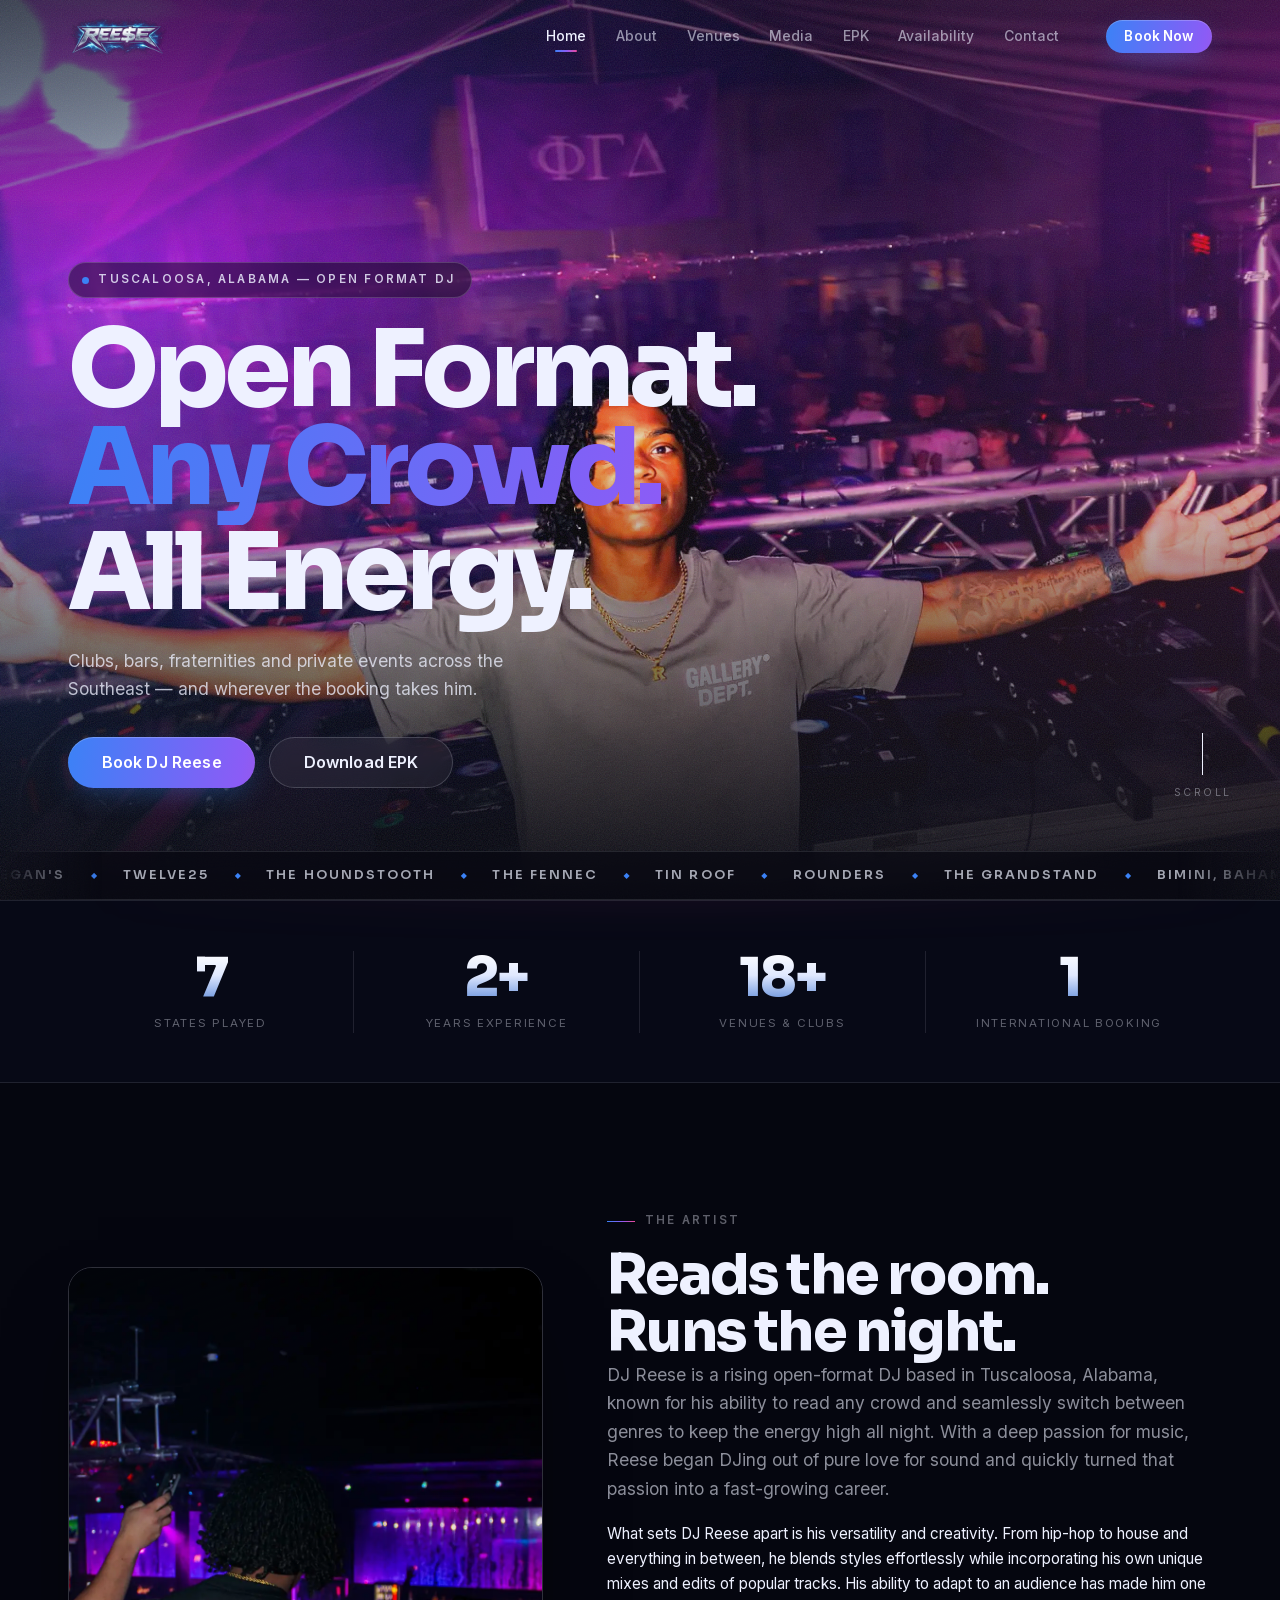
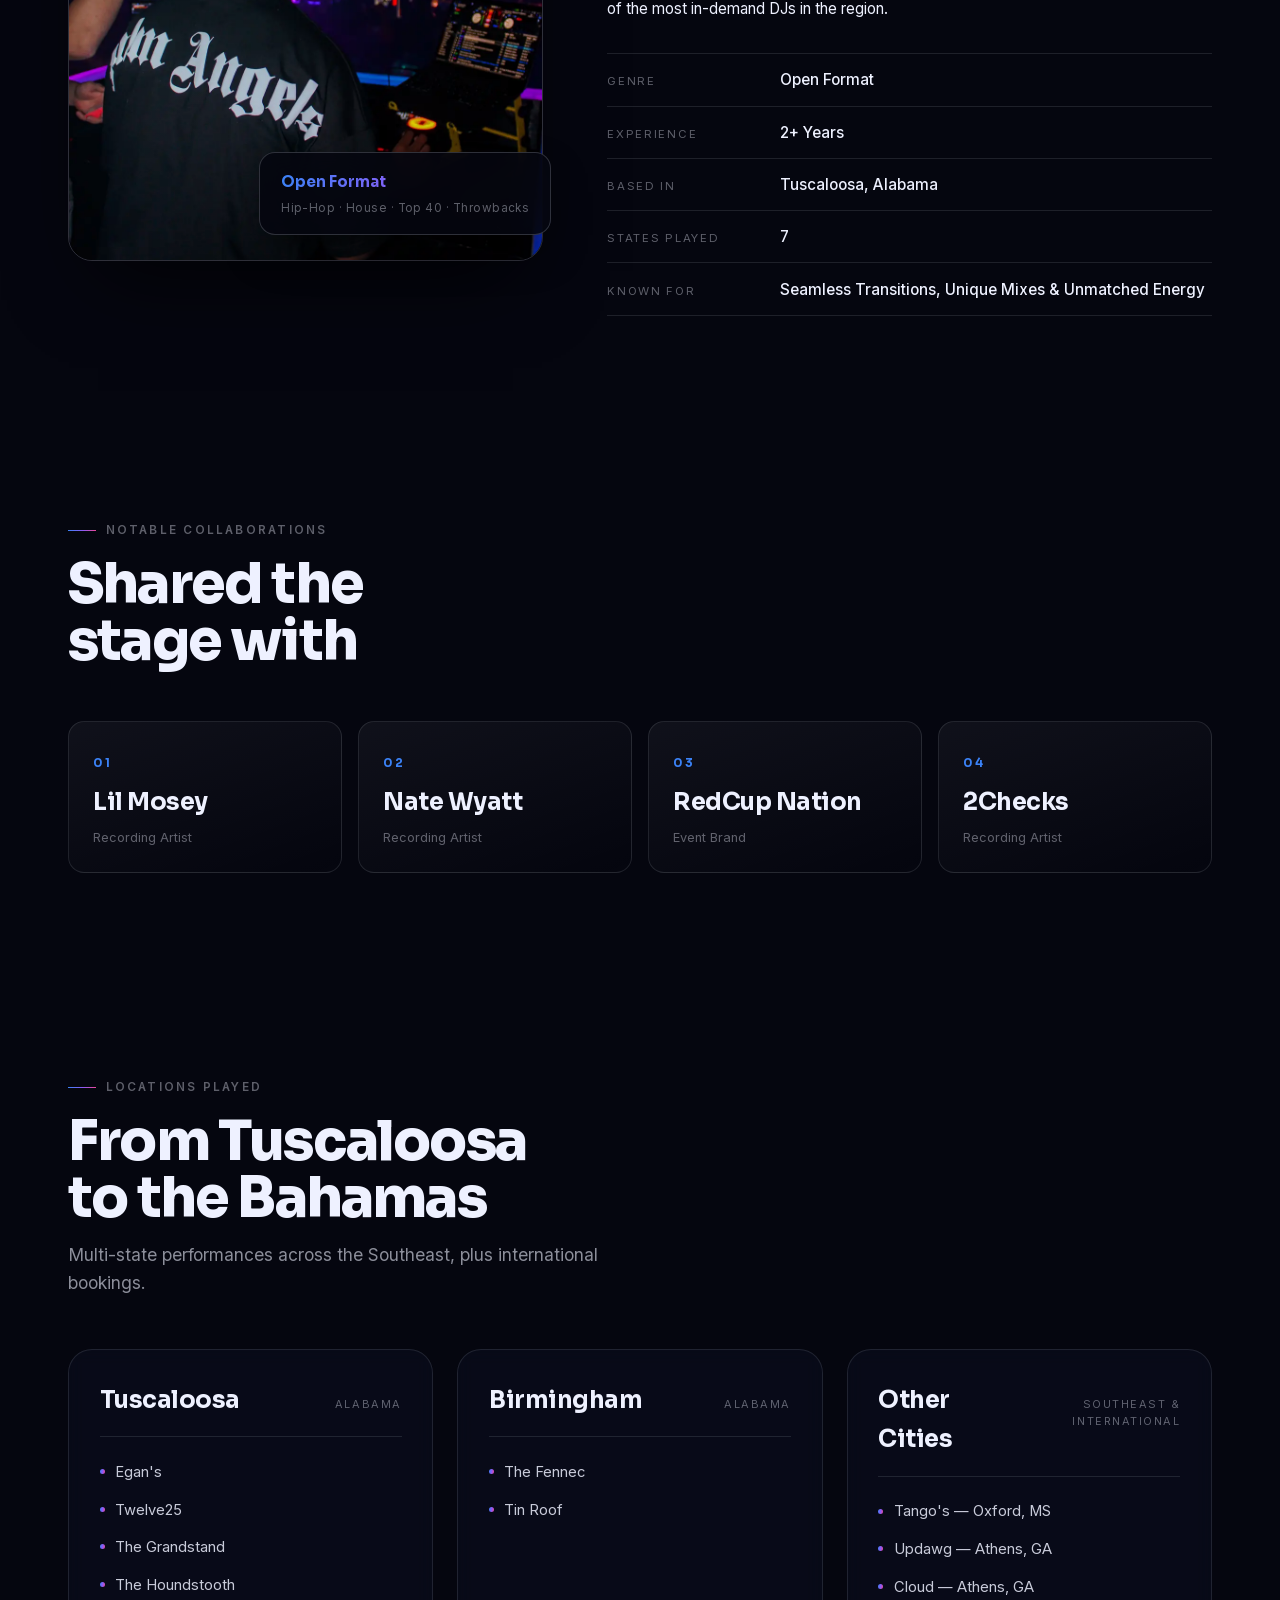
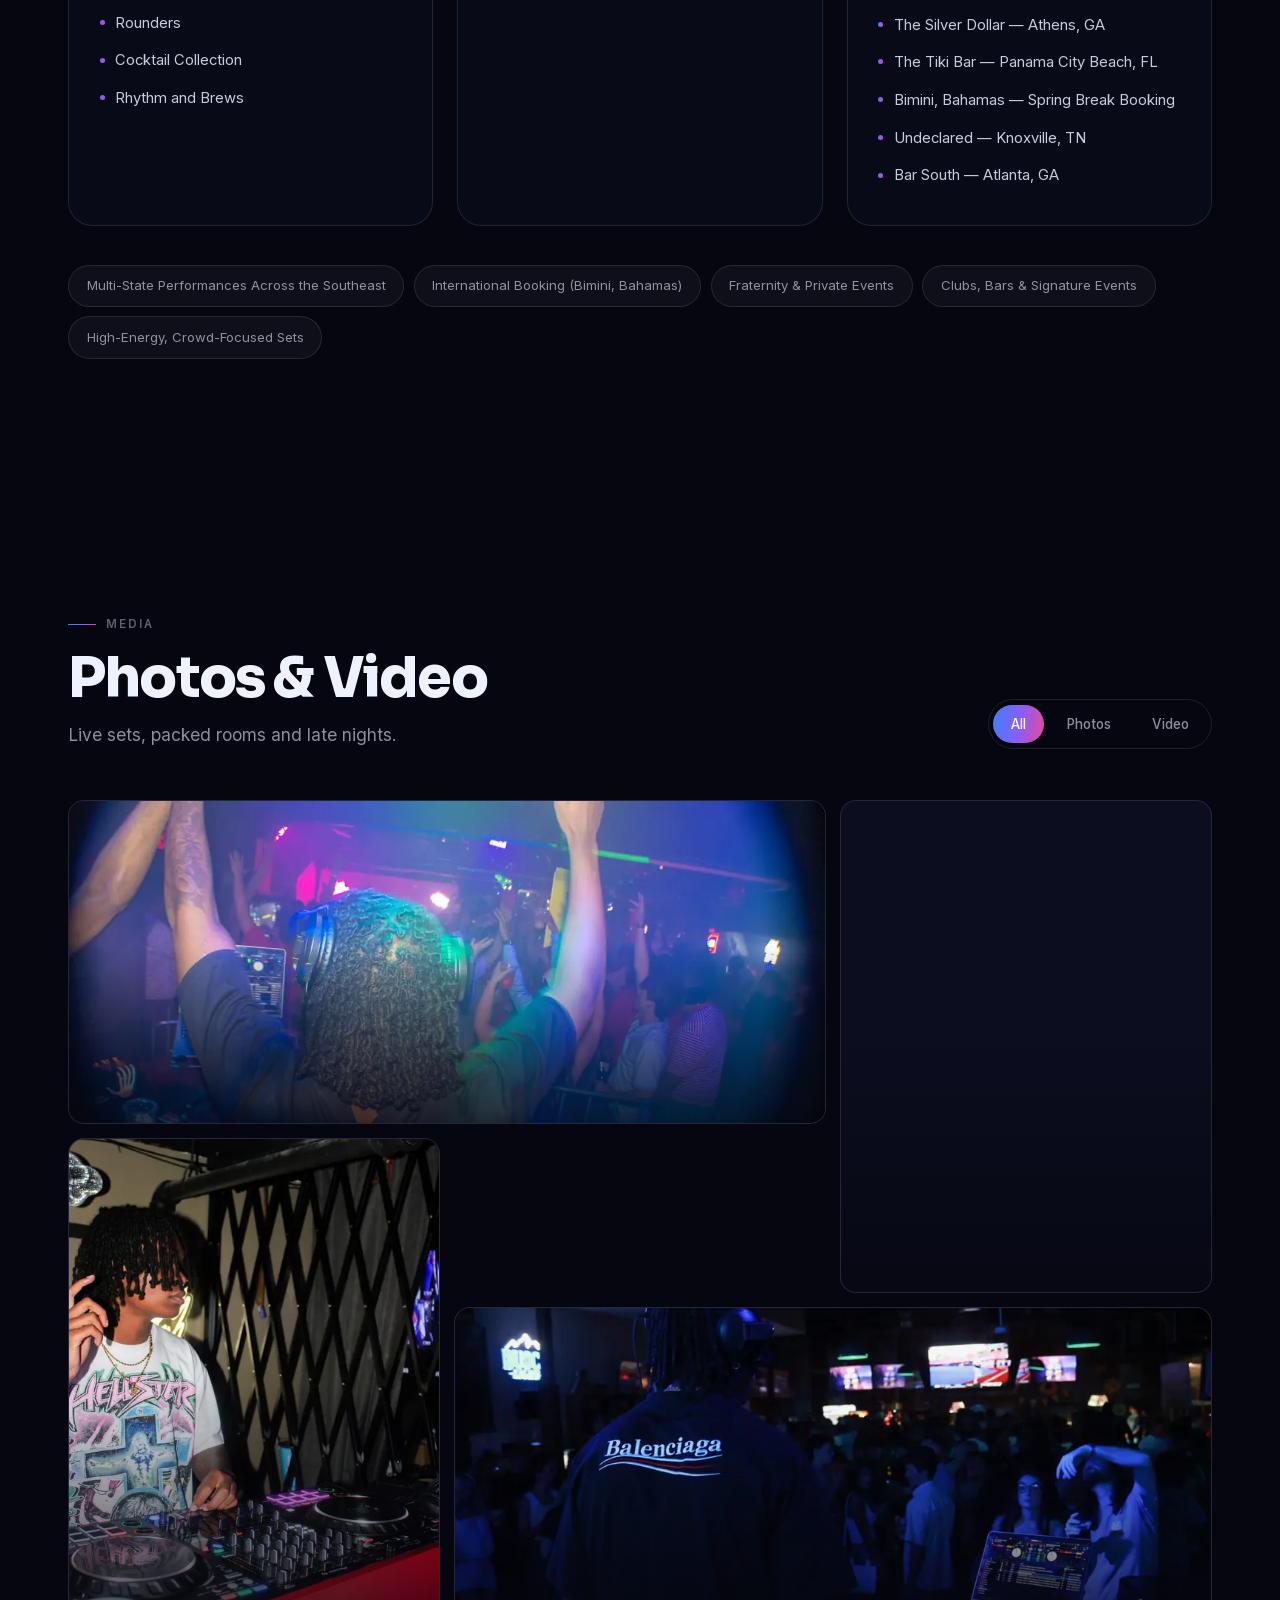
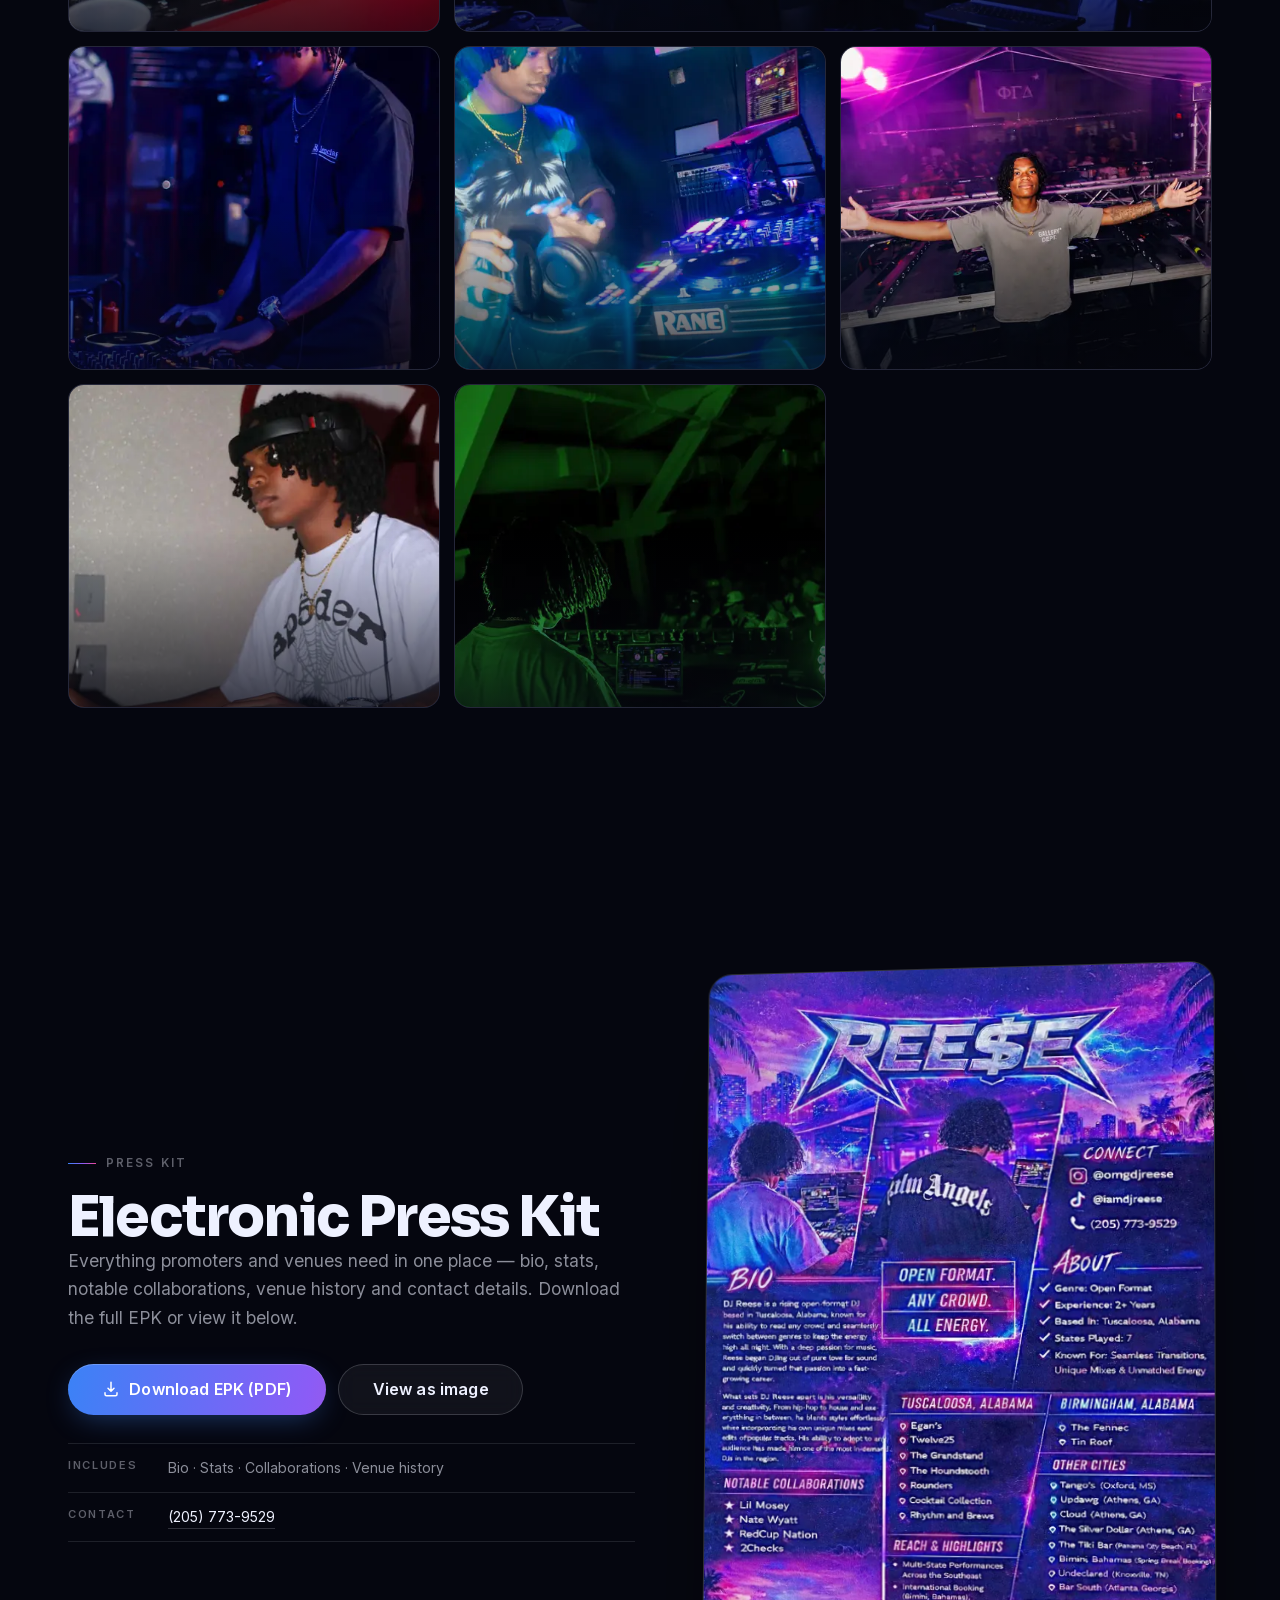
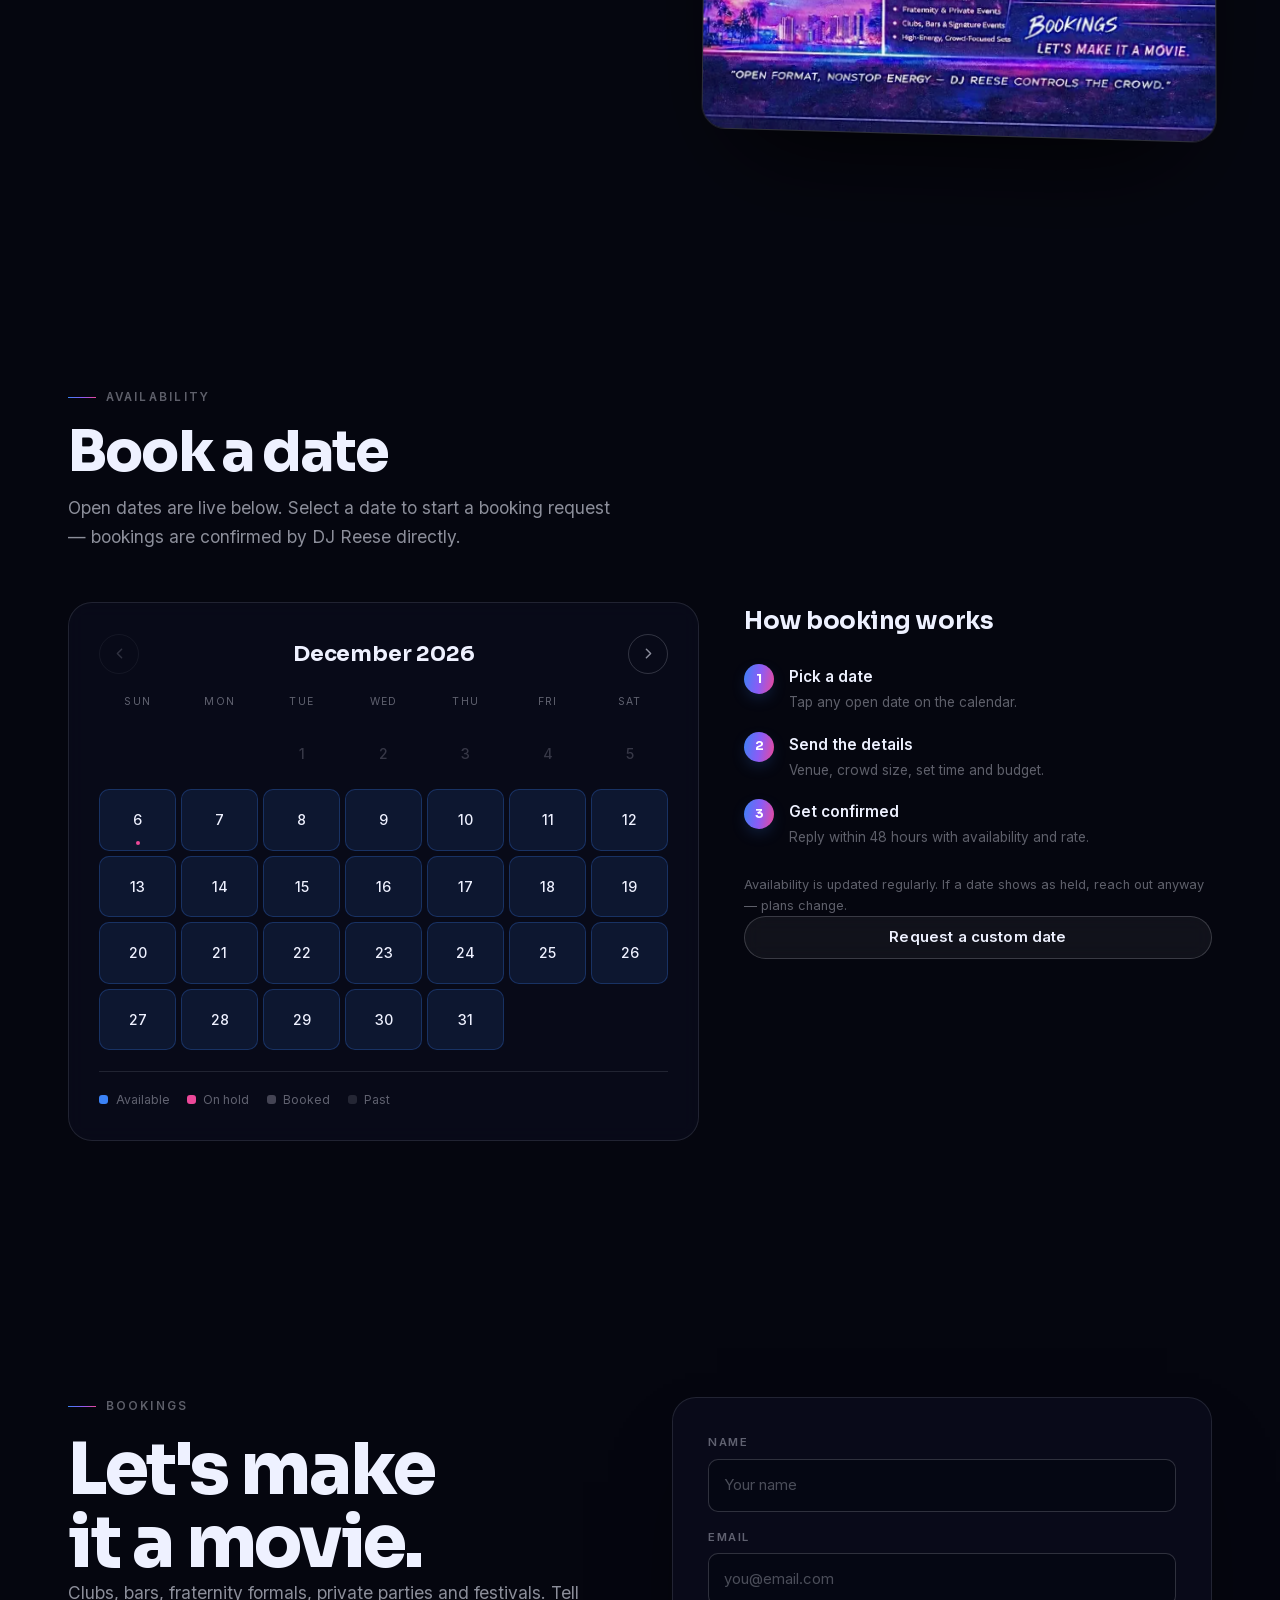
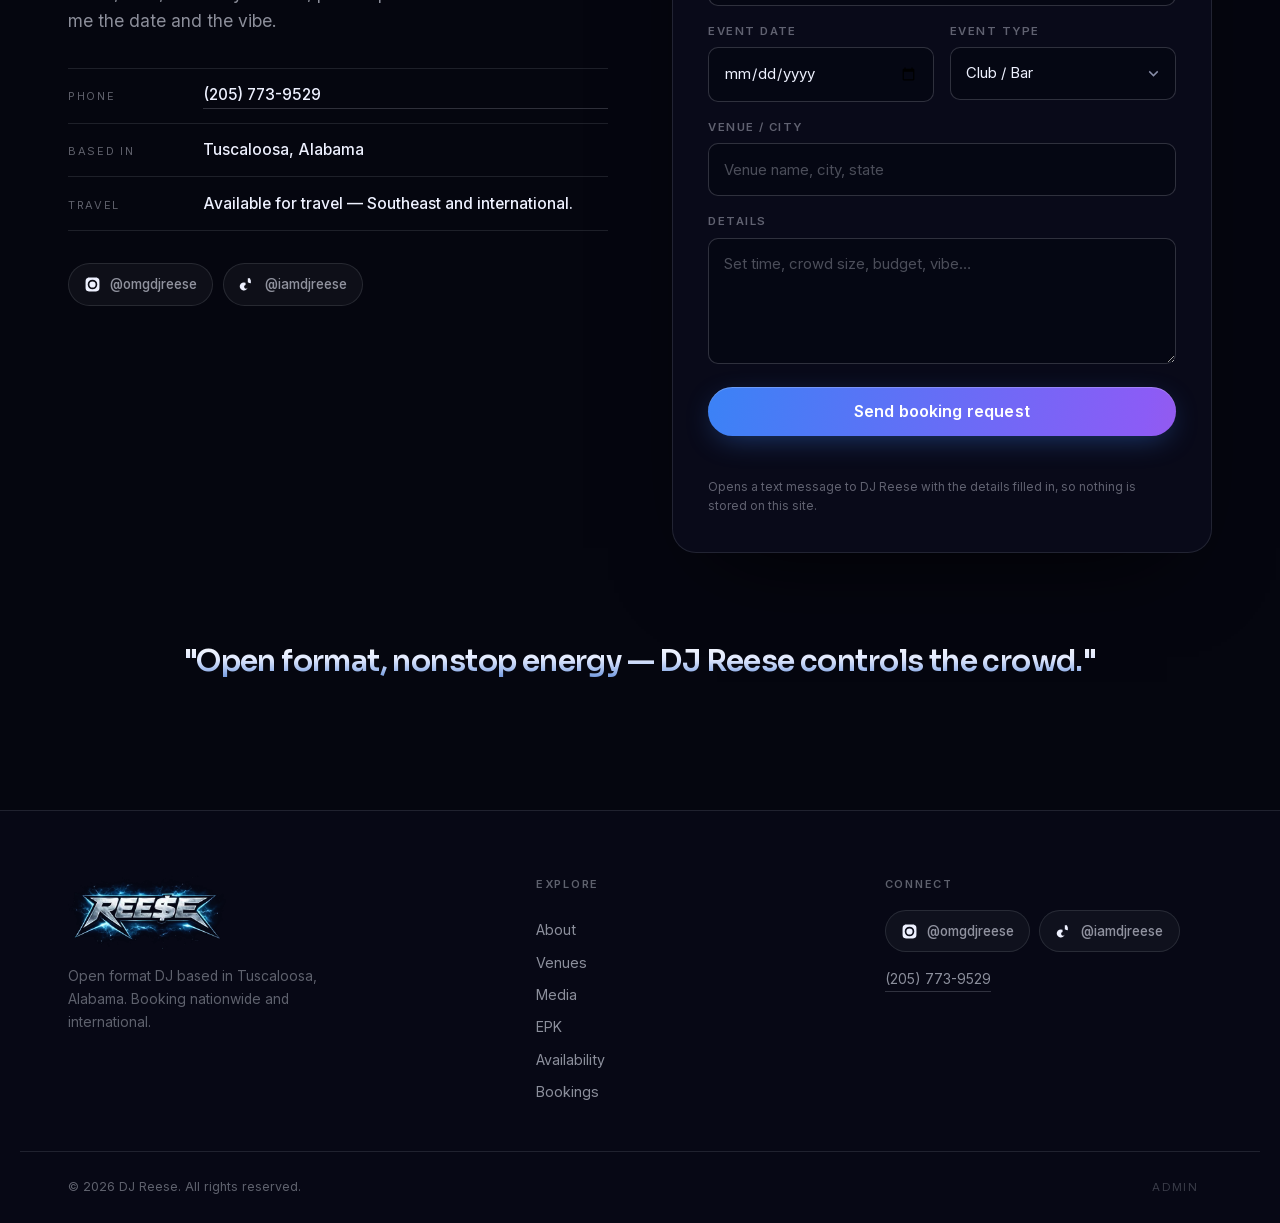
==== commit a079f808: "Remove the placeholder booking email from the site bookings@djreese.com was a placeholder that had n" ====
--- a/index.html
+++ b/index.html
@@ -61,7 +61,6 @@
       "image": "https://djreese.com/assets/img/og-image.jpg",
       "genre": ["Open Format", "Hip Hop", "House", "EDM", "Top 40"],
       "telephone": "+1-205-773-9529",
-      "email": "bookings@djreese.com",
       "address": {
         "@type": "PostalAddress",
         "addressLocality": "Tuscaloosa",
@@ -434,10 +433,6 @@
 
       <ul class="contact__list">
         <li>
-          <span class="contact__k">Email</span>
-          <a class="contact__v" href="mailto:bookings@djreese.com" id="contactEmail" data-edit="contact.email">bookings@djreese.com</a>
-        </li>
-        <li>
           <span class="contact__k">Phone</span>
           <a class="contact__v" href="tel:+12057739529" id="contactPhone" data-edit="contact.phone">(205) 773-9529</a>
         </li>
@@ -490,7 +485,7 @@
       </div>
       <button type="submit" class="btn btn--primary btn--lg btn--block">Send booking request</button>
       <p class="booking__status" id="bookingStatus" role="status" aria-live="polite"></p>
-      <p class="booking__fineprint">Opens your email app with the details filled in, so nothing is stored on this site.</p>
+      <p class="booking__fineprint">Opens a text message to DJ Reese with the details filled in, so nothing is stored on this site.</p>
     </form>
   </div>
 
@@ -519,7 +514,7 @@
     <div class="footer__connect">
       <h4>Connect</h4>
       <div class="socials socials--footer" data-social-list="footer"></div>
-      <a class="footer__mail" href="mailto:bookings@djreese.com" data-edit="contact.email" id="footerEmail">bookings@djreese.com</a>
+      <a class="footer__contact" href="tel:+12057739529" data-edit="contact.phone" id="footerPhone">(205) 773-9529</a>
     </div>
   </div>
 
--- a/assets/css/styles.css
+++ b/assets/css/styles.css
@@ -1083,8 +1083,8 @@
 .footer__nav { display: flex; flex-direction: column; align-items: flex-start; gap: .55rem; }
 .footer__nav a { font-size: .89rem; color: var(--c-muted); transition: color .25s var(--ease), transform .25s var(--ease); }
 .footer__nav a:hover { color: var(--c-text); transform: translateX(3px); }
-.footer__mail { display: inline-block; margin-top: 1rem; font-size: .87rem; color: var(--c-muted); border-bottom: 1px solid var(--c-line-2); }
-.footer__mail:hover { color: var(--c-text); border-color: var(--c-primary); }
+.footer__contact { display: inline-block; margin-top: 1rem; font-size: .87rem; color: var(--c-muted); border-bottom: 1px solid var(--c-line-2); }
+.footer__contact:hover { color: var(--c-text); border-color: var(--c-primary); }
 
 .footer__base {
   display: flex; align-items: center; justify-content: space-between;
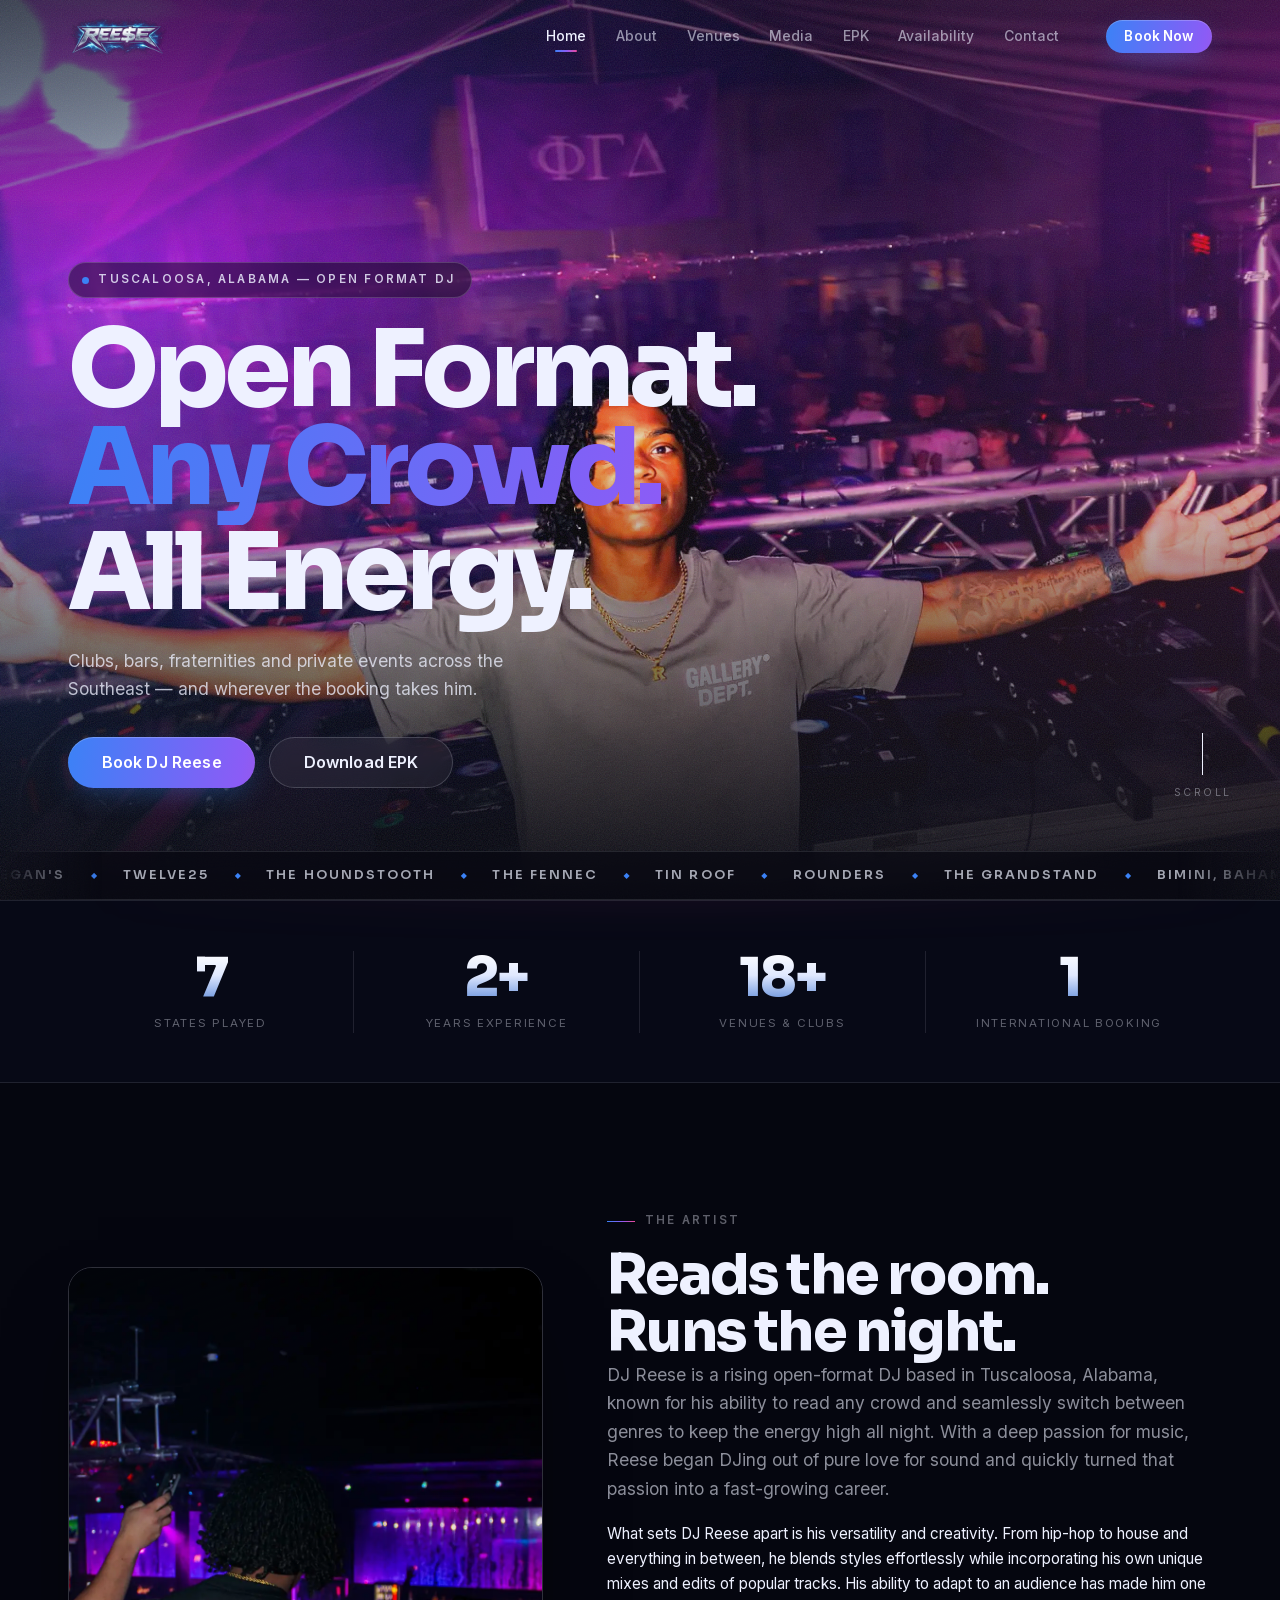
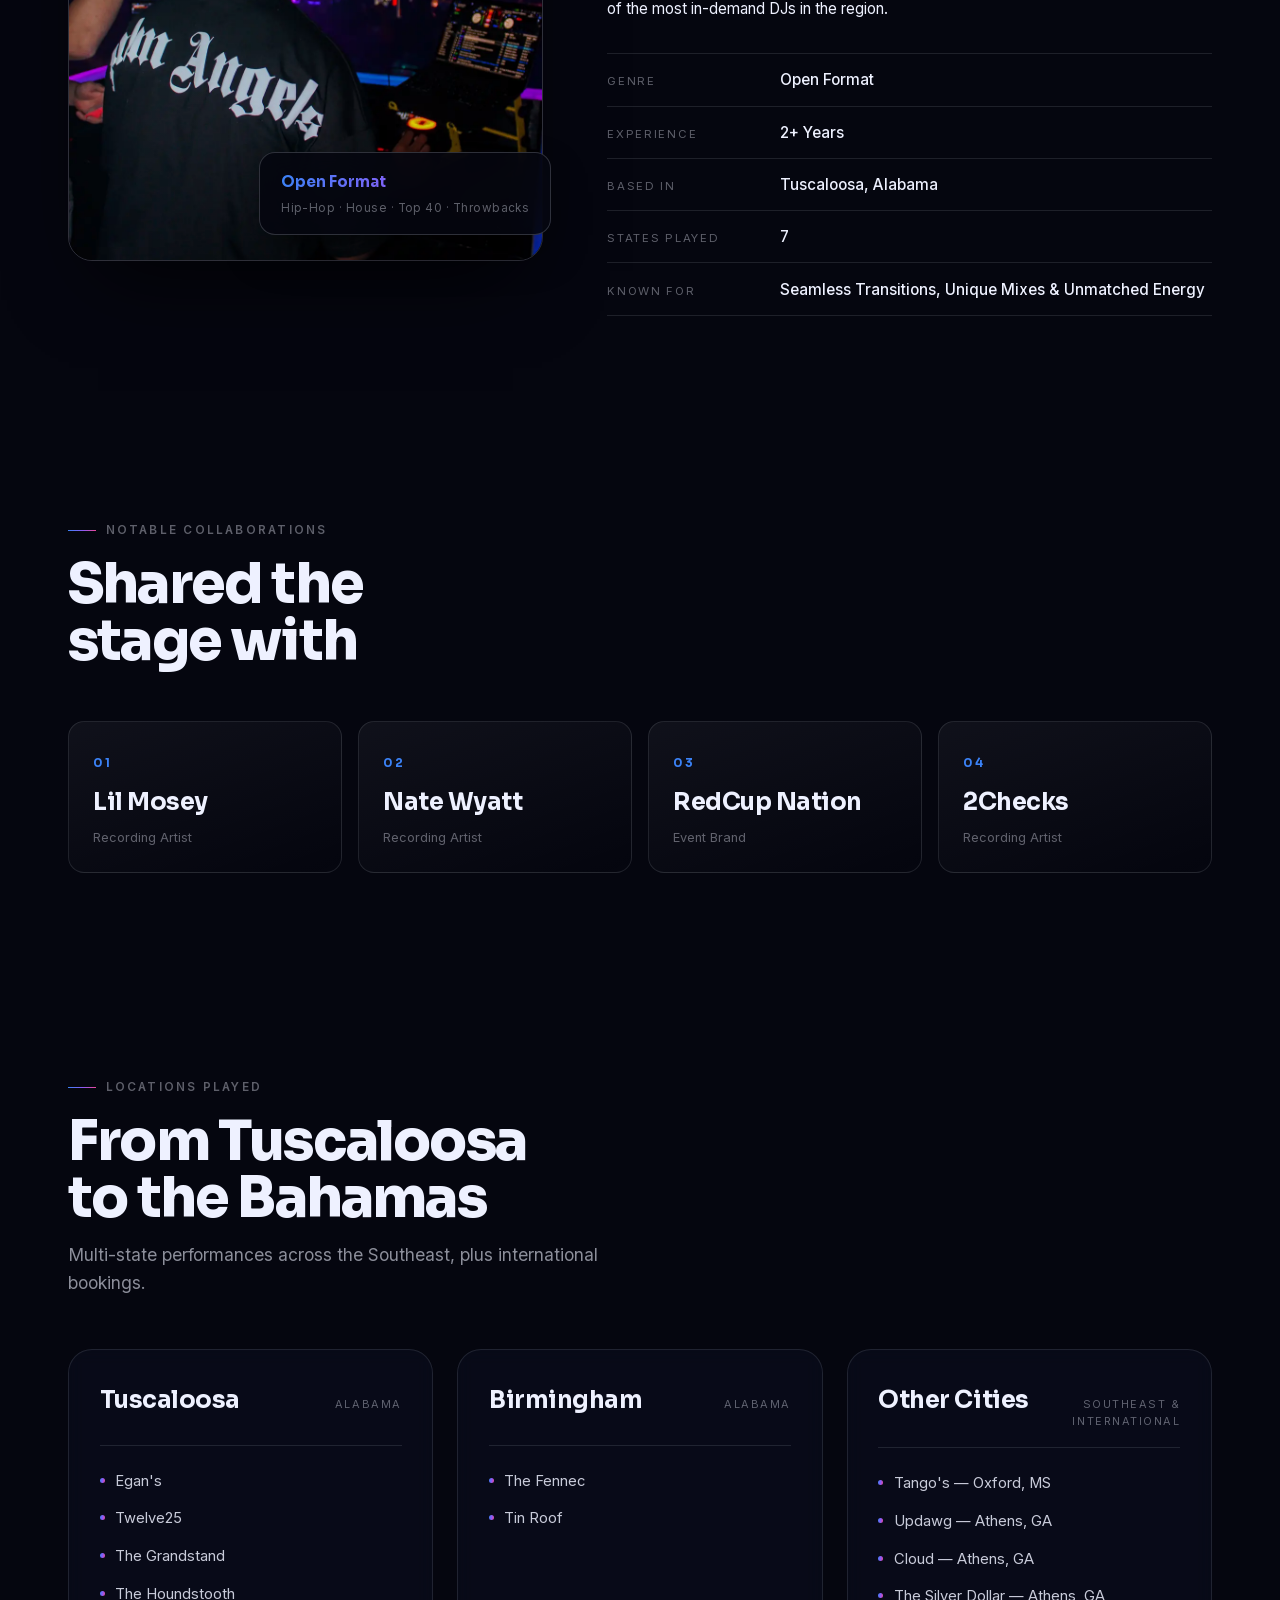
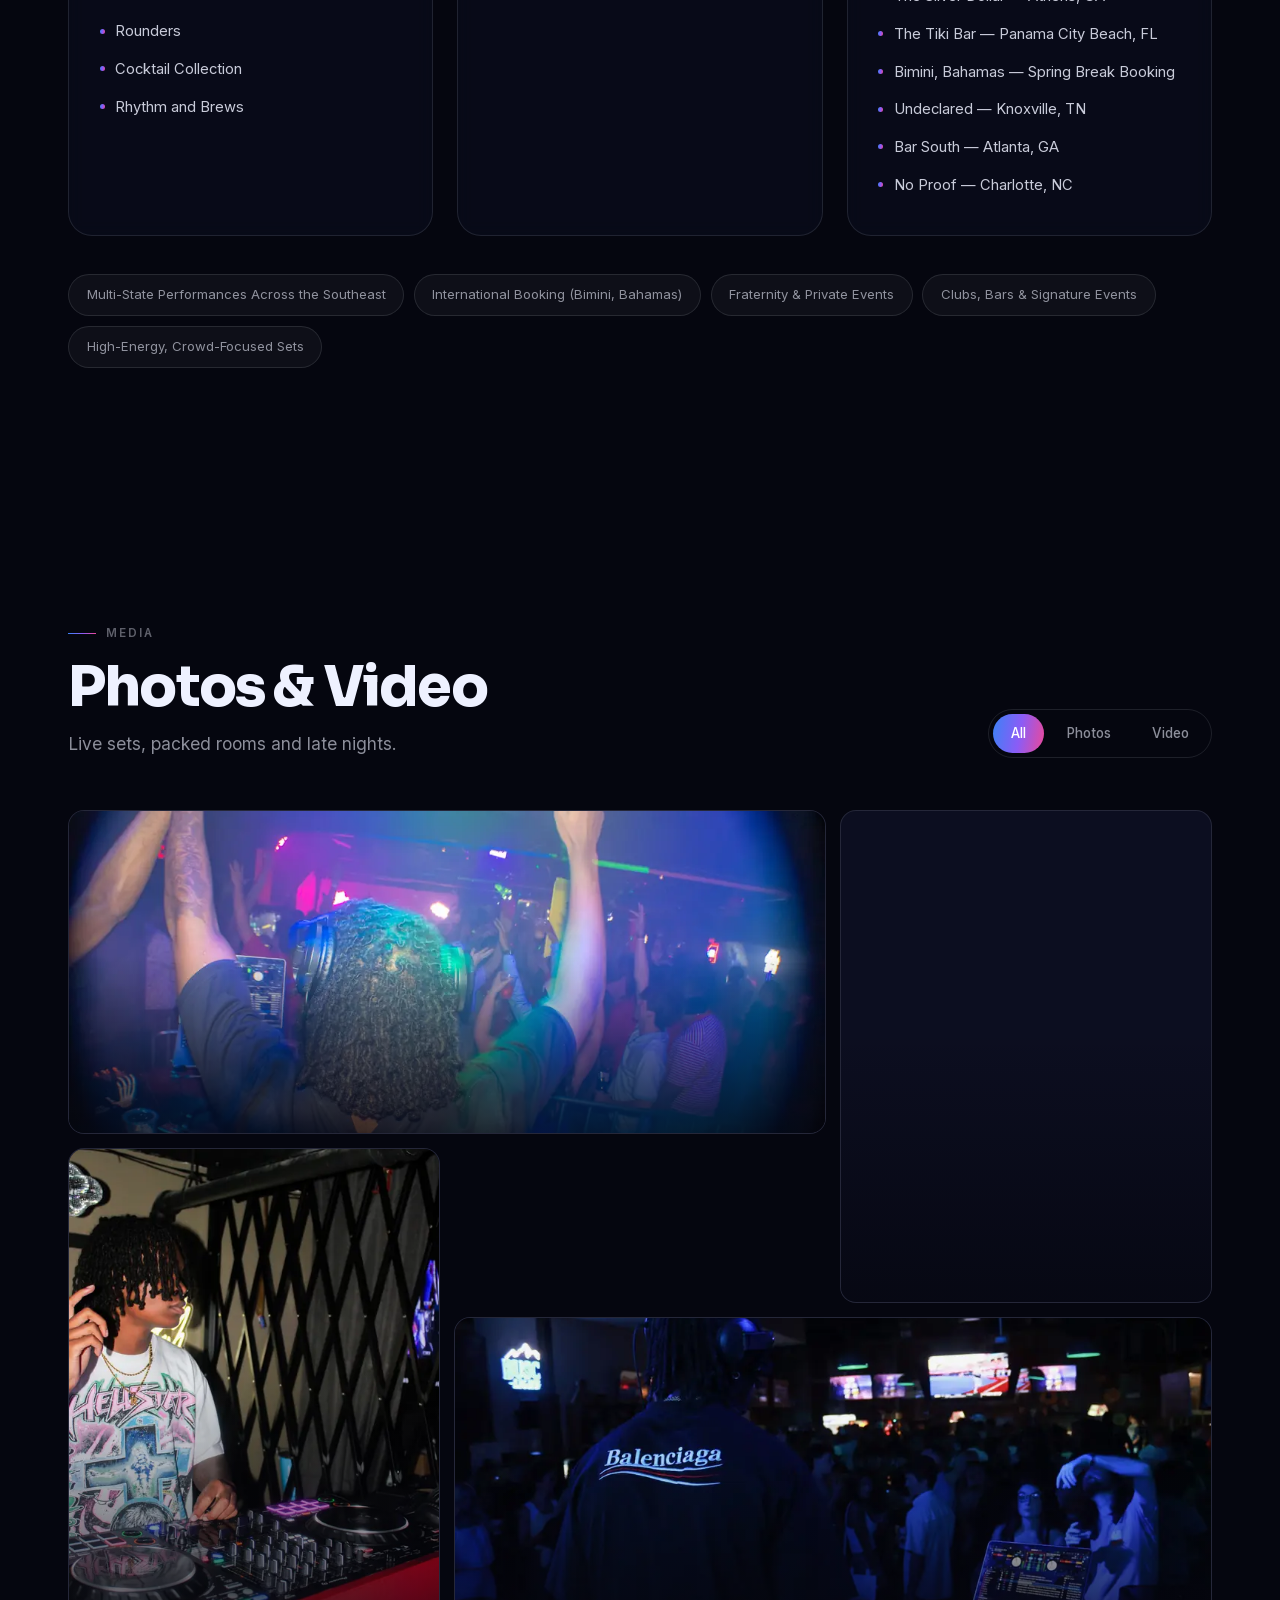
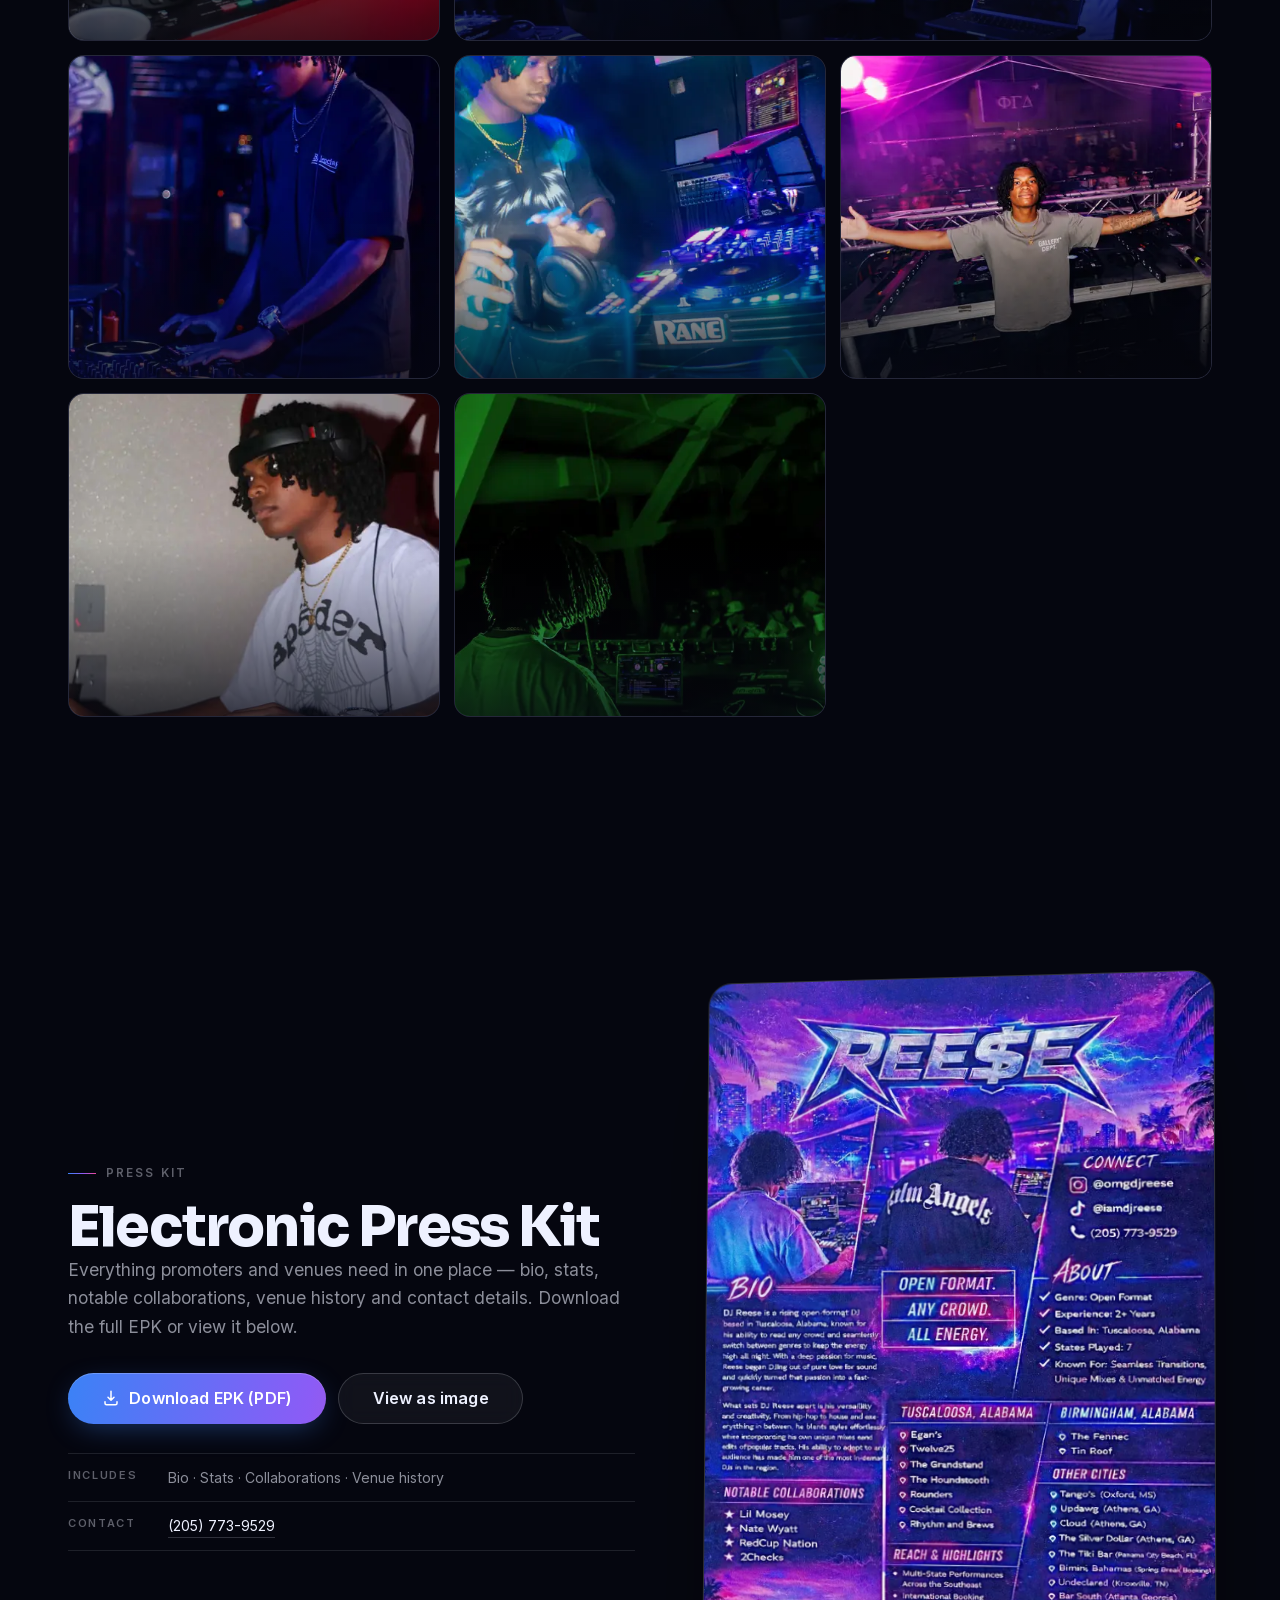
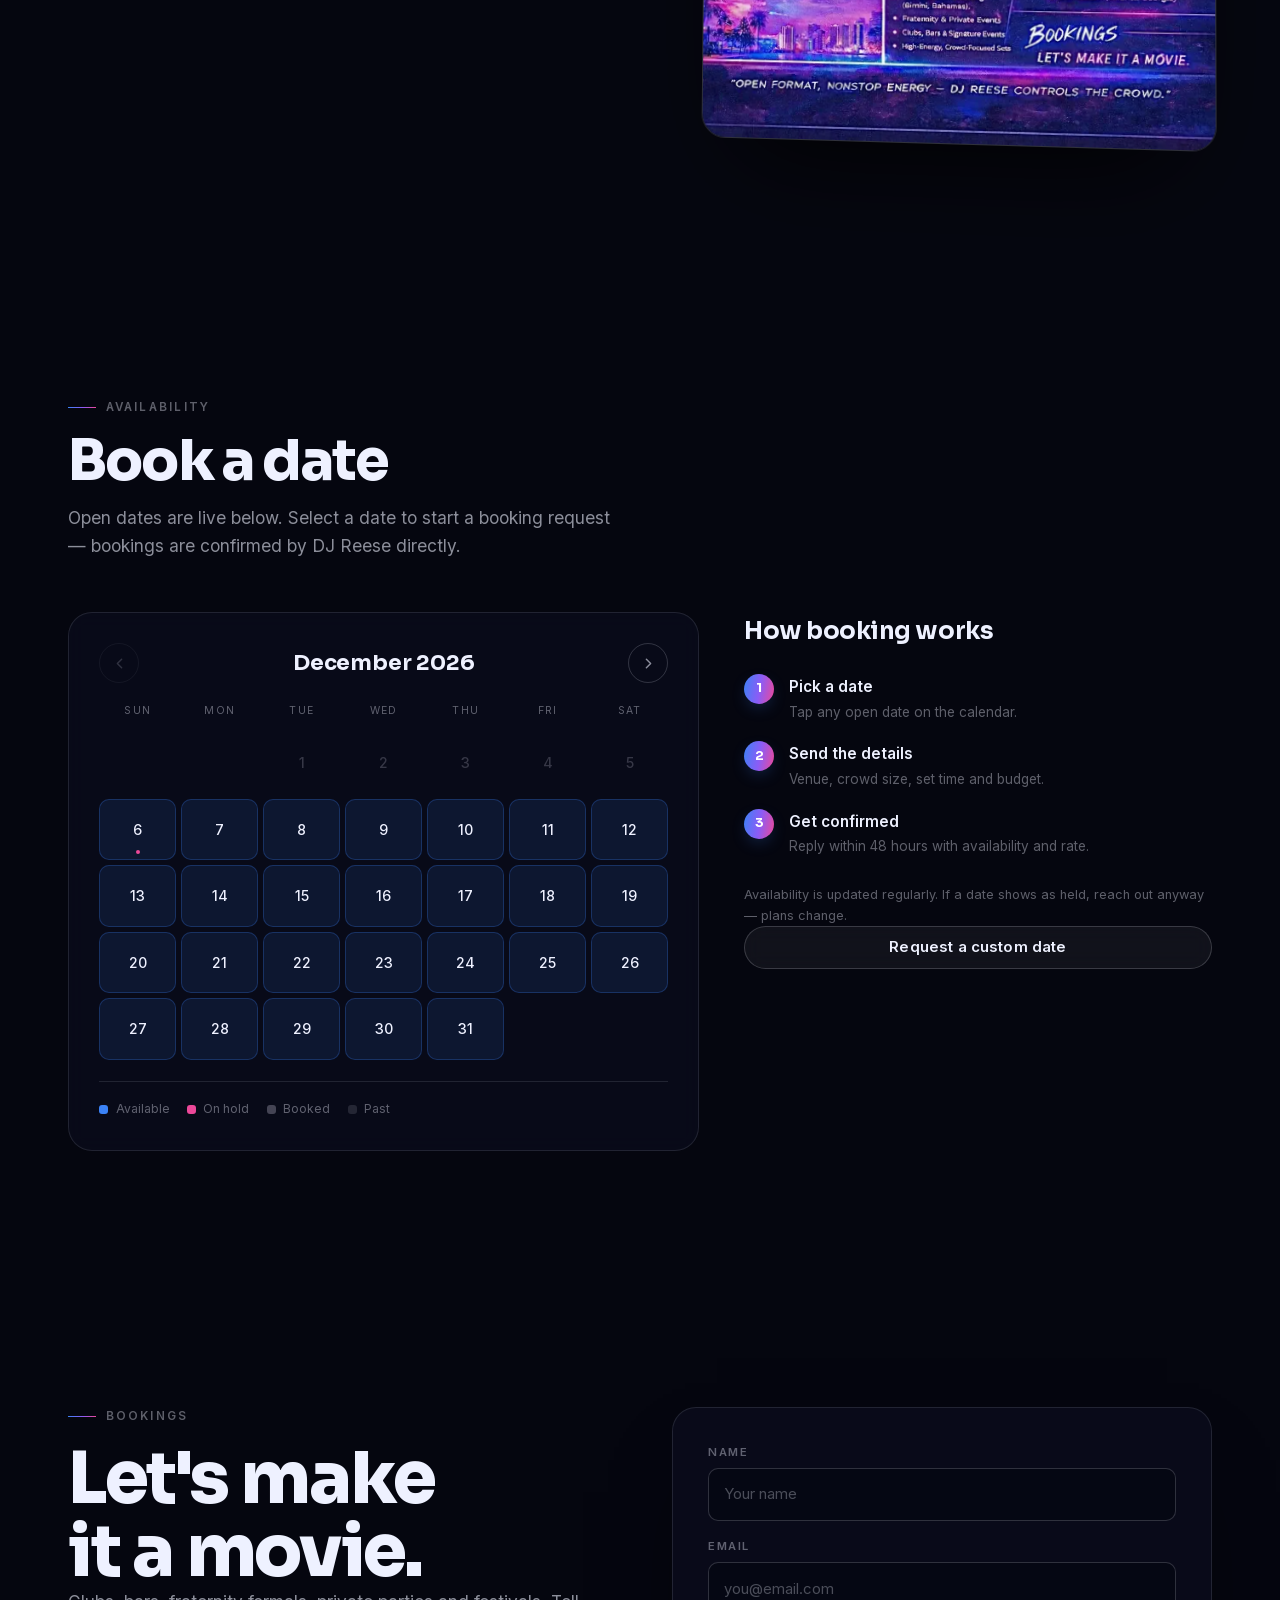
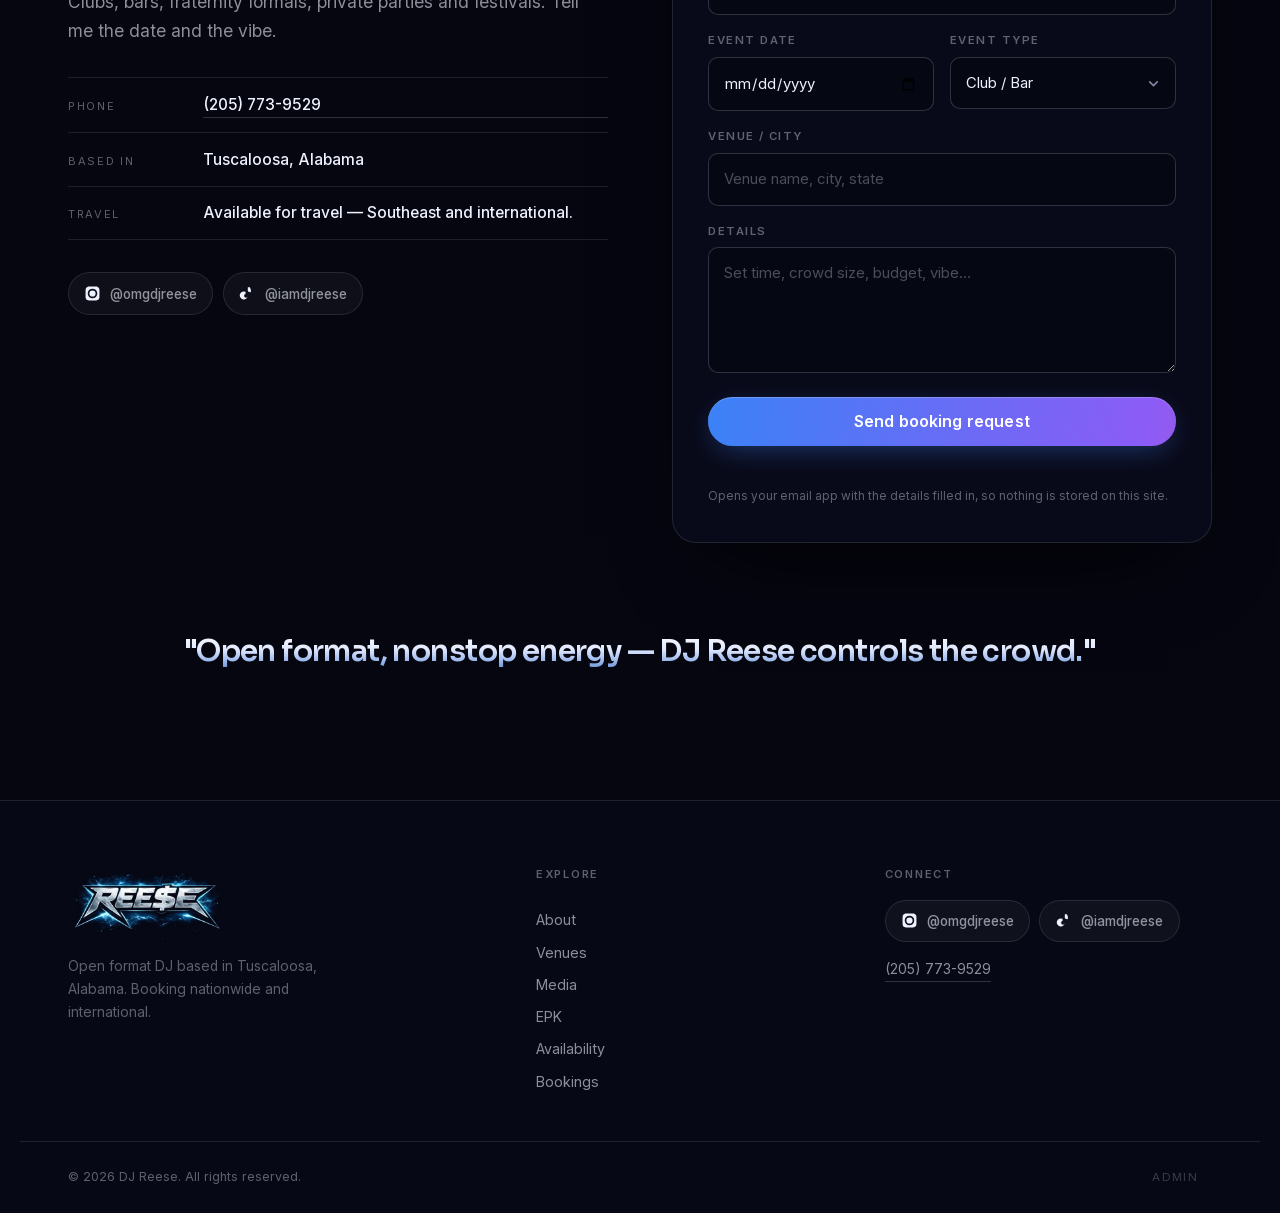
==== commit 0d6d3568: "Add No Proof (Charlotte) and route bookings to a private email Venues: - Add "No Proof — Charlotte, " ====
--- a/index.html
+++ b/index.html
@@ -8,15 +8,15 @@
 <meta name="author" content="DJ Reese">
 <meta name="robots" content="index, follow, max-image-preview:large">
 <meta name="theme-color" content="#05060F">
-<link rel="canonical" href="https://djreese.com/">
+<link rel="canonical" href="https://omgdjreese.com/">
 
 <!-- Open Graph -->
 <meta property="og:type" content="profile">
 <meta property="og:site_name" content="DJ Reese">
 <meta property="og:title" content="DJ Reese — Open Format DJ | Tuscaloosa, Alabama">
 <meta property="og:description" content="Open Format. Any Crowd. All Energy. Booking clubs, bars, fraternity and private events across the Southeast and internationally.">
-<meta property="og:url" content="https://djreese.com/">
-<meta property="og:image" content="https://djreese.com/assets/img/og-image.jpg">
+<meta property="og:url" content="https://omgdjreese.com/">
+<meta property="og:image" content="https://omgdjreese.com/assets/img/og-image.jpg">
 <meta property="og:image:width" content="1200">
 <meta property="og:image:height" content="630">
 <meta property="og:image:alt" content="DJ Reese — Open Format DJ">
@@ -26,7 +26,7 @@
 <meta name="twitter:card" content="summary_large_image">
 <meta name="twitter:title" content="DJ Reese — Open Format DJ | Tuscaloosa, Alabama">
 <meta name="twitter:description" content="Open Format. Any Crowd. All Energy. Book DJ Reese for clubs, bars, fraternity and private events.">
-<meta name="twitter:image" content="https://djreese.com/assets/img/og-image.jpg">
+<meta name="twitter:image" content="https://omgdjreese.com/assets/img/og-image.jpg">
 
 <!-- Icons & manifest -->
 <link rel="icon" href="favicon.ico" sizes="any">
@@ -52,13 +52,13 @@
   "@graph": [
     {
       "@type": ["Person", "MusicGroup"],
-      "@id": "https://djreese.com/#djreese",
+      "@id": "https://omgdjreese.com/#djreese",
       "name": "DJ Reese",
       "alternateName": "REE$E",
       "jobTitle": "Open Format DJ",
       "description": "Open format DJ based in Tuscaloosa, Alabama, known for reading any crowd and switching seamlessly between genres.",
-      "url": "https://djreese.com/",
-      "image": "https://djreese.com/assets/img/og-image.jpg",
+      "url": "https://omgdjreese.com/",
+      "image": "https://omgdjreese.com/assets/img/og-image.jpg",
       "genre": ["Open Format", "Hip Hop", "House", "EDM", "Top 40"],
       "telephone": "+1-205-773-9529",
       "address": {
@@ -75,17 +75,17 @@
     },
     {
       "@type": "WebSite",
-      "@id": "https://djreese.com/#website",
-      "url": "https://djreese.com/",
+      "@id": "https://omgdjreese.com/#website",
+      "url": "https://omgdjreese.com/",
       "name": "DJ Reese",
-      "publisher": { "@id": "https://djreese.com/#djreese" },
+      "publisher": { "@id": "https://omgdjreese.com/#djreese" },
       "inLanguage": "en-US"
     },
     {
       "@type": "Service",
       "name": "DJ Booking",
       "serviceType": "Open Format DJ for clubs, bars, fraternity and private events",
-      "provider": { "@id": "https://djreese.com/#djreese" },
+      "provider": { "@id": "https://omgdjreese.com/#djreese" },
       "areaServed": { "@type": "Country", "name": "United States" }
     }
   ]
@@ -272,7 +272,7 @@
       <article class="venue-card">
         <header class="venue-card__head"><h3>Other Cities</h3><span>Southeast &amp; International</span></header>
         <ul class="venue-list">
-          <li>Tango's — Oxford, MS</li><li>Updawg — Athens, GA</li><li>Cloud — Athens, GA</li><li>The Silver Dollar — Athens, GA</li><li>The Tiki Bar — Panama City Beach, FL</li><li>Bimini, Bahamas — Spring Break Booking</li><li>Undeclared — Knoxville, TN</li><li>Bar South — Atlanta, GA</li>
+          <li>Tango's — Oxford, MS</li><li>Updawg — Athens, GA</li><li>Cloud — Athens, GA</li><li>The Silver Dollar — Athens, GA</li><li>The Tiki Bar — Panama City Beach, FL</li><li>Bimini, Bahamas — Spring Break Booking</li><li>Undeclared — Knoxville, TN</li><li>Bar South — Atlanta, GA</li><li>No Proof — Charlotte, NC</li>
         </ul>
       </article>
     </div>
--- a/assets/css/styles.css
+++ b/assets/css/styles.css
@@ -671,18 +671,23 @@
 }
 .venue-card__head {
   display: flex; align-items: baseline; justify-content: space-between; gap: 1rem;
-  /* fixed block so the rule lines up across cards even when a title wraps */
-  min-height: 3.4em;
+  /* fixed block so the rule lines up across cards even when the region
+     label opposite the city wraps onto a second line */
+  min-height: 4.3em;
   padding-bottom: 1rem; margin-bottom: 1rem;
   border-bottom: 1px solid var(--c-line);
 }
 .venue-card__head h3 {
   font-family: var(--font-display); font-size: var(--fs-h3);
   font-weight: 700; letter-spacing: -.02em;
+  /* keep the city on one line so the rule below sits at the same
+     height in every card, however long the region label is */
+  white-space: nowrap;
 }
 .venue-card__head span {
   font-size: .68rem; letter-spacing: .14em; text-transform: uppercase;
   color: var(--c-faint); text-align: right;
+  flex: 0 1 auto; min-width: 0;
 }
 .venue-list li {
   display: flex; align-items: flex-start; gap: .65rem;
